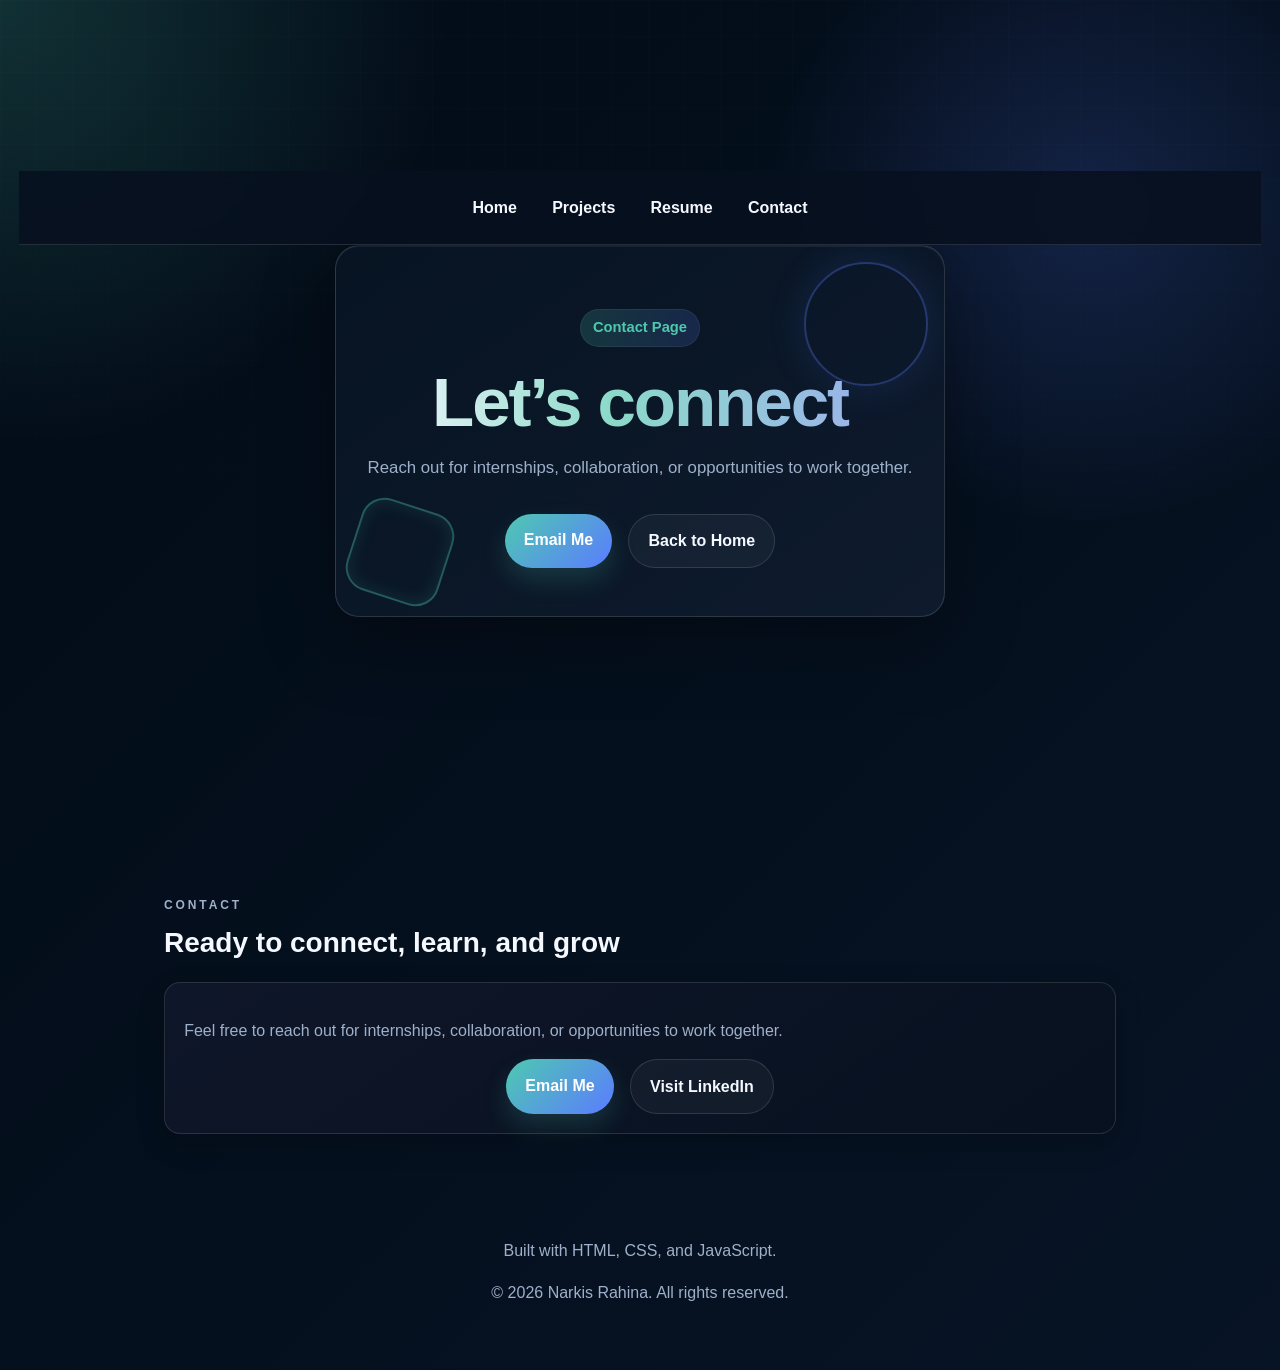
==== contact.html @ b1ede5ec "Add files via upload" ====
<!DOCTYPE html>
<html lang="en">
  <head>
    <meta charset="UTF-8" />
    <meta name="viewport" content="width=device-width, initial-scale=1.0" />
    <title>Contact | Narkis Rahina</title>
    <link rel="stylesheet" href="style.css" />
  </head>
  <body>
    <header class="hero" id="top">
      <nav class="nav" aria-label="Primary navigation">
        <a href="index.html">Home</a>
        <a href="projects.html">Projects</a>
        <a href="resume.html">Resume</a>
        <a href="contact.html" class="active">Contact</a>
      </nav>

      <div class="hero-content">
        <p class="hero-badge">Contact Page</p>
        <h1>Let’s connect</h1>
        <p class="lead">
          Reach out for internships, collaboration, or opportunities to work together.
        </p>
        <div class="actions">
          <a class="btn btn-primary" href="mailto:narkis3105@gmail.com">Email Me</a>
          <a class="btn btn-secondary" href="index.html">Back to Home</a>
        </div>
      </div>
    </header>

    <main id="main-content">
      <section class="section reveal">
        <div class="section-heading">
          <p class="section-tag">Contact</p>
          <h2>Ready to connect, learn, and grow</h2>
        </div>
        <div class="contact-box">
          <p>Feel free to reach out for internships, collaboration, or opportunities to work together.</p>
          <div class="contact-actions">
            <a class="btn btn-primary" href="mailto:narkis3105@gmail.com">Email Me</a>
            <a class="btn btn-secondary" href="https://www.linkedin.com/in/narkis-rahina-44a819380?utm_source=share_via&utm_content=profile&utm_medium=member_android" target="_blank" rel="noopener noreferrer">Visit LinkedIn</a>
          </div>
        </div>
      </section>
    </main>

    <footer class="footer">
      <p>Built with HTML, CSS, and JavaScript.</p>
      <p>© <span id="year"></span> Narkis Rahina. All rights reserved.</p>
    </footer>

    <script src="script.js" defer></script>
  </body>
</html>
---- style.css ----
:root {
  --bg: #020b16;
  --surface: #071425;
  --surface-2: #0d1e33;
  --text: #f5f8ff;
  --muted: #9eb0ca;
  --accent: #4ec9b0;
  --accent-2: #5b7cff;
  --border: rgba(255, 255, 255, 0.12);
  --shadow: 0 16px 50px rgba(0, 0, 0, 0.3);
}

* {
  box-sizing: border-box;
}

html {
  scroll-behavior: smooth;
}

body {
  margin: 0;
  font-family: "Inter", "Segoe UI", Arial, sans-serif;
  background:
    radial-gradient(circle at top left, rgba(78, 201, 176, 0.2), transparent 24%),
    radial-gradient(circle at 85% 15%, rgba(91, 124, 255, 0.18), transparent 20%),
    linear-gradient(135deg, #020b16 0%, #071425 100%);
  color: var(--text);
  line-height: 1.6;
  position: relative;
}

body::before {
  content: "";
  position: fixed;
  inset: 0;
  background-image: linear-gradient(rgba(255,255,255,0.03) 1px, transparent 1px), linear-gradient(90deg, rgba(255,255,255,0.03) 1px, transparent 1px);
  background-size: 36px 36px;
  mask-image: linear-gradient(to bottom, rgba(0,0,0,0.4), transparent);
  pointer-events: none;
  z-index: -1;
}

a {
  color: inherit;
}

a:hover {
  color: var(--accent);
}

.skip-link {
  position: absolute;
  left: -999px;
  top: 0;
  background: var(--accent);
  color: #041018;
  padding: 0.7rem 1rem;
  z-index: 40;
}

.skip-link:focus {
  left: 1rem;
  top: 1rem;
}

.nav {
  display: flex;
  justify-content: center;
  gap: 0.7rem;
  padding: 1rem 1.2rem;
  position: sticky;
  top: 0;
  z-index: 20;
  background: rgba(7, 17, 31, 0.88);
  backdrop-filter: blur(10px);
  border-bottom: 1px solid var(--border);
}

.nav a {
  color: var(--text);
  text-decoration: none;
  font-weight: 600;
  padding: 0.5rem 0.75rem;
  border-radius: 999px;
  transition: color 0.2s ease, background 0.2s ease, transform 0.2s ease;
}

.nav a:hover,
.nav a.active {
  color: var(--accent);
  background: linear-gradient(90deg, rgba(78, 201, 176, 0.18), rgba(91, 124, 255, 0.16));
  transform: translateY(-1px);
  box-shadow: inset 0 0 0 1px rgba(255, 255, 255, 0.06);
}

.hero {
  min-height: 92vh;
  padding: 1rem 1.2rem 3.5rem;
  display: flex;
  flex-direction: column;
  justify-content: center;
}

.hero-content {
  max-width: 900px;
  margin: 0 auto;
  text-align: center;
  background: linear-gradient(145deg, rgba(7, 20, 35, 0.98), rgba(15, 28, 46, 0.96));
  border: 1px solid rgba(255, 255, 255, 0.14);
  border-radius: 24px;
  box-shadow: 0 25px 70px rgba(0, 0, 0, 0.35), inset 0 1px 0 rgba(255, 255, 255, 0.06);
  padding: 3rem 2rem;
  animation: fadeUp 0.9s ease both;
  position: relative;
  overflow: hidden;
  isolation: isolate;
}

.hero-content::before {
  content: "";
  position: absolute;
  left: 1rem;
  bottom: 1rem;
  width: 92px;
  height: 92px;
  border: 2px solid rgba(78, 201, 176, 0.38);
  border-radius: 24px;
  transform: rotate(18deg);
  box-shadow: inset 0 0 18px rgba(78, 201, 176, 0.14);
}

.hero-content::after {
  content: "";
  position: absolute;
  right: 1rem;
  top: 1rem;
  width: 120px;
  height: 120px;
  border: 2px solid rgba(91, 124, 255, 0.32);
  border-radius: 50%;
  box-shadow: 0 0 40px rgba(91, 124, 255, 0.14);
}

.brand-mark {
  width: 86px;
  height: 86px;
  margin: 0 auto 1rem;
  border-radius: 24px;
  display: flex;
  align-items: center;
  justify-content: center;
  gap: 0.4rem;
  background: linear-gradient(135deg, rgba(78, 201, 176, 0.25), rgba(91, 124, 255, 0.25));
  border: 1px solid rgba(255, 255, 255, 0.16);
  box-shadow: 0 10px 24px rgba(78, 201, 176, 0.16);
}

.brand-dot {
  width: 12px;
  height: 12px;
  border-radius: 50%;
  background: linear-gradient(135deg, var(--accent), var(--accent-2));
  box-shadow: 0 0 0 4px rgba(255,255,255,0.06);
}

.brand-text {
  font-weight: 800;
  letter-spacing: 0.12em;
  color: var(--text);
  font-size: 1.1rem;
}

.hero-badge {
  display: inline-block;
  padding: 0.45rem 0.8rem;
  border-radius: 999px;
  background: linear-gradient(90deg, rgba(78, 201, 176, 0.18), rgba(91, 124, 255, 0.16));
  color: var(--accent);
  font-size: 0.92rem;
  font-weight: 600;
  margin-bottom: 0.8rem;
  box-shadow: inset 0 0 0 1px rgba(255, 255, 255, 0.06);
}

.eyebrow {
  text-transform: uppercase;
  letter-spacing: 0.28em;
  color: var(--accent);
  font-size: 0.8rem;
  font-weight: 700;
}

.hero-spotlight {
  display: inline-block;
  margin: 0.3rem 0 1rem;
  padding: 0.35rem 0.7rem;
  border-radius: 999px;
  background: rgba(91, 124, 255, 0.16);
  color: #b8c7ff;
  font-size: 0.9rem;
  font-weight: 600;
}

h1, h2, h3 {
  font-family: "Poppins", "Segoe UI", Arial, sans-serif;
}

h1 {
  font-size: clamp(2.6rem, 5.4vw, 4.4rem);
  margin: 0.4rem 0 1rem;
  min-height: 3.5rem;
  line-height: 1.05;
  letter-spacing: -0.03em;
  background: linear-gradient(90deg, #f5f8ff 0%, #8bd9c9 45%, #9fafef 100%);
  -webkit-background-clip: text;
  background-clip: text;
  color: transparent;
}

#typing-text {
  color: var(--accent);
  border-right: 2px solid var(--accent);
  padding-right: 0.2rem;
  animation: blink 0.8s infinite;
  text-shadow: 0 0 22px rgba(78, 201, 176, 0.28);
}

.lead {
  font-size: 1.05rem;
  color: var(--muted);
  margin: 0 auto 2rem;
  max-width: 700px;
}

.actions,
.contact-actions {
  display: flex;
  justify-content: center;
  gap: 1rem;
  flex-wrap: wrap;
}

.btn {
  display: inline-block;
  padding: 0.85rem 1.2rem;
  border-radius: 999px;
  text-decoration: none;
  font-weight: 700;
  transition: transform 0.2s ease, box-shadow 0.2s ease, background 0.2s ease;
}

.btn:hover {
  transform: translateY(-2px) scale(1.02);
  box-shadow: 0 8px 20px rgba(78, 201, 176, 0.18);
}

.btn-primary {
  background: linear-gradient(135deg, var(--accent), var(--accent-2));
  color: white;
  box-shadow: 0 12px 24px rgba(78, 201, 176, 0.18);
}

.btn-secondary {
  background: rgba(255, 255, 255, 0.04);
  color: var(--text);
  border: 1px solid rgba(255, 255, 255, 0.12);
}

.social-links {
  display: flex;
  justify-content: center;
  gap: 0.85rem;
  flex-wrap: wrap;
  margin-top: 1rem;
}

.social-links a {
  color: var(--text);
  text-decoration: none;
  font-weight: 600;
  padding: 0.45rem 0.8rem;
  border-radius: 999px;
  background: rgba(255, 255, 255, 0.06);
  border: 1px solid var(--border);
  transition: transform 0.2s ease, background 0.2s ease;
}

.social-links a:hover {
  transform: translateY(-2px);
  background: rgba(78, 201, 176, 0.14);
  color: var(--accent);
}

.quick-facts {
  display: flex;
  justify-content: center;
  gap: 1rem;
  flex-wrap: wrap;
  margin-top: 2rem;
}

.fact {
  background: var(--surface-2);
  border: 1px solid var(--border);
  border-radius: 14px;
  padding: 0.8rem 1rem;
  min-width: 120px;
}

.fact strong {
  display: block;
  font-size: 1.05rem;
  color: var(--accent);
}

.fact span {
  color: var(--muted);
  font-size: 0.95rem;
}

.section {
  max-width: 1000px;
  margin: 0 auto;
  padding: 3.5rem 1.5rem;
  scroll-margin-top: 88px;
}

.section-heading {
  margin-bottom: 1rem;
}

.section-tag {
  display: inline-block;
  letter-spacing: 0.24em;
  text-transform: uppercase;
  font-size: 0.75rem;
  font-weight: 700;
  color: var(--accent);
  margin-bottom: 0.35rem;
}

.section h2 {
  font-size: clamp(1.35rem, 2.3vw, 1.75rem);
  margin: 0;
  color: var(--text);
}

.section p {
  color: var(--muted);
  max-width: 700px;
}

.section-note {
  color: var(--accent);
  font-weight: 600;
  margin: 0.8rem 0 0;
}

.section-links {
  display: flex;
  flex-wrap: wrap;
  gap: 0.7rem;
  margin: 1rem 0 1.2rem;
}

.section-links a {
  display: inline-block;
  padding: 0.5rem 0.8rem;
  border-radius: 999px;
  text-decoration: none;
  background: rgba(255, 255, 255, 0.05);
  border: 1px solid rgba(255, 255, 255, 0.1);
  color: var(--text);
  font-size: 0.95rem;
}

.section-links a:hover {
  color: var(--accent);
  background: rgba(78, 201, 176, 0.12);
}

.about-box,
.card,
.certificate-item,
.contact-box,
.resume-box,
.education-box {
  background: linear-gradient(145deg, rgba(15, 23, 42, 0.96), rgba(8, 17, 31, 0.92));
  border: 1px solid rgba(255, 255, 255, 0.12);
  border-radius: 16px;
  padding: 1.2rem;
  box-shadow: 0 10px 28px rgba(0, 0, 0, 0.2);
  transition: transform 0.2s ease, border-color 0.2s ease, box-shadow 0.2s ease;
}

.card:hover,
.certificate-item:hover {
  transform: translateY(-4px);
  border-color: rgba(78, 201, 176, 0.35);
  box-shadow: 0 16px 34px rgba(0, 0, 0, 0.24);
}

.about-highlights {
  display: flex;
  flex-wrap: wrap;
  gap: 0.6rem;
  margin-top: 1rem;
}

.education-box {
  display: grid;
  gap: 1rem;
}

.education-item {
  padding: 1rem 0;
  border-bottom: 1px solid var(--border);
}

.education-item:last-child {
  border-bottom: none;
  padding-bottom: 0;
}

.education-item h3 {
  margin: 0 0 0.35rem;
  color: var(--text);
}

.education-item p {
  margin: 0;
  color: var(--muted);
}

.about-highlights span {
  background: rgba(78, 201, 176, 0.12);
  color: var(--accent);
  padding: 0.35rem 0.7rem;
  border-radius: 999px;
  font-size: 0.9rem;
}

.card-grid {
  display: grid;
  grid-template-columns: repeat(auto-fit, minmax(240px, 1fr));
  gap: 1.2rem;
  margin-top: 1.4rem;
}

.card {
  transition: transform 0.2s ease, box-shadow 0.2s ease;
  position: relative;
  overflow: hidden;
}

.card::before {
  content: "";
  position: absolute;
  inset: 0;
  background: linear-gradient(135deg, rgba(78, 201, 176, 0.08), transparent 60%);
  pointer-events: none;
}

.card:hover {
  transform: translateY(-6px) scale(1.01);
  box-shadow: 0 12px 30px rgba(78, 201, 176, 0.16);
}

.card h3 {
  margin-top: 0;
  color: var(--text);
}

.skill-tags {
  display: flex;
  flex-wrap: wrap;
  gap: 0.5rem;
  margin-top: 0.8rem;
}

.skill-tags span {
  background: rgba(106, 141, 255, 0.14);
  padding: 0.35rem 0.65rem;
  border-radius: 999px;
  font-size: 0.85rem;
  color: #bcd2ff;
}

.icon-badge {
  display: inline-flex;
  align-items: center;
  justify-content: center;
  width: 38px;
  height: 38px;
  border-radius: 50%;
  background: rgba(78, 201, 176, 0.14);
  color: var(--accent);
  margin-top: 0.7rem;
  font-size: 1rem;
}

.certificate-list {
  display: grid;
  grid-template-columns: repeat(auto-fit, minmax(240px, 1fr));
  gap: 0.9rem;
  margin-top: 1rem;
}

.certificate-item {
  display: block;
  text-decoration: none;
  color: var(--text);
  background: linear-gradient(135deg, rgba(15, 23, 42, 0.96), rgba(11, 20, 38, 0.96));
  border: 1px solid var(--border);
  border-radius: 16px;
  padding: 1rem;
  box-shadow: 0 8px 24px rgba(0, 0, 0, 0.18);
  transition: transform 0.2s ease, border-color 0.2s ease, box-shadow 0.2s ease;
  position: relative;
  overflow: hidden;
}

.certificate-item::before {
  content: "";
  position: absolute;
  inset: 0;
  background: linear-gradient(135deg, rgba(78, 201, 176, 0.08), transparent 60%);
  pointer-events: none;
}

.certificate-item:hover {
  transform: translateY(-4px);
  border-color: var(--accent);
  box-shadow: 0 12px 30px rgba(78, 201, 176, 0.16);
}

.certificate-icon {
  display: inline-flex;
  align-items: center;
  justify-content: center;
  width: 38px;
  height: 38px;
  border-radius: 10px;
  background: rgba(78, 201, 176, 0.14);
  margin-bottom: 0.7rem;
}

.certificate-item strong {
  display: block;
  color: var(--accent);
  margin-bottom: 0.35rem;
}

.certificate-meta {
  display: block;
  color: var(--muted);
  margin-bottom: 0.7rem;
}

.certificate-link {
  display: inline-block;
  color: var(--accent);
  font-weight: 600;
}

.resume-list {
  color: var(--muted);
  margin: 1rem 0 0;
  padding-left: 1.2rem;
}

.resume-actions {
  justify-content: flex-start;
  margin-top: 1.2rem;
}

.footer {
  text-align: center;
  padding: 2rem 1rem 3rem;
  color: var(--muted);
}

.back-to-top {
  position: fixed;
  right: 1rem;
  bottom: 1rem;
  border: none;
  border-radius: 999px;
  background: linear-gradient(135deg, var(--accent), var(--accent-2));
  color: white;
  width: 44px;
  height: 44px;
  font-size: 1.2rem;
  cursor: pointer;
  box-shadow: var(--shadow);
  opacity: 0;
  pointer-events: none;
  transition: opacity 0.2s ease, transform 0.2s ease;
}

.back-to-top.visible {
  opacity: 1;
  pointer-events: auto;
}

.back-to-top:hover {
  transform: translateY(-2px);
}

.reveal {
  opacity: 0;
  transform: translateY(24px);
  transition: opacity 0.7s ease, transform 0.7s ease;
}

.reveal.show {
  opacity: 1;
  transform: translateY(0);
}

@keyframes fadeUp {
  from {
    opacity: 0;
    transform: translateY(20px);
  }
  to {
    opacity: 1;
    transform: translateY(0);
  }
}

@keyframes blink {
  0%, 100% {
    border-color: transparent;
  }
  50% {
    border-color: var(--accent);
  }
}

@media (max-width: 768px) {
  .nav {
    flex-wrap: wrap;
  }

  .hero-content {
    padding: 2.2rem 1.2rem;
  }

  .quick-facts {
    flex-direction: column;
    align-items: center;
  }

  .resume-actions,
  .contact-actions {
    justify-content: center;
  }
}

@media (prefers-reduced-motion: reduce) {
  html {
    scroll-behavior: auto;
  }

  *, *::before, *::after {
    animation-duration: 0.01ms !important;
    animation-iteration-count: 1 !important;
    transition-duration: 0.01ms !important;
    scroll-behavior: auto !important;
  }
}
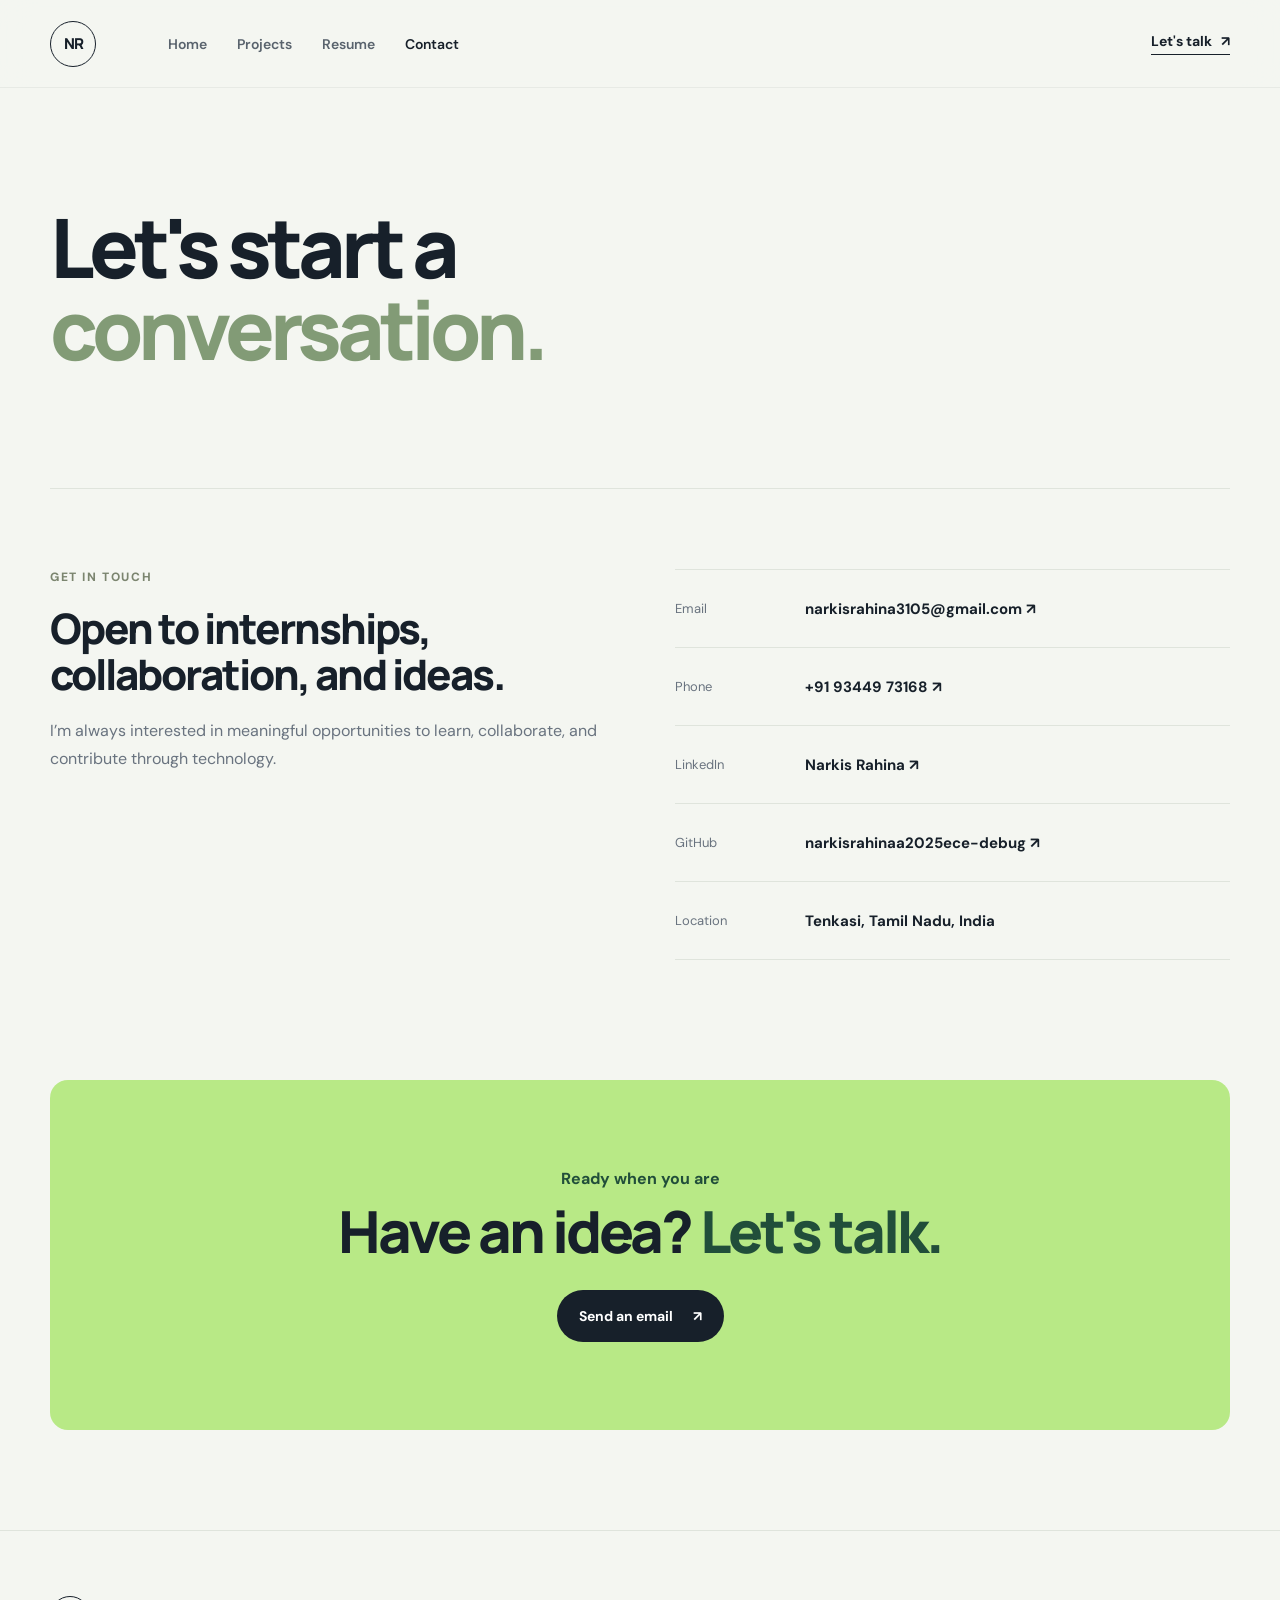
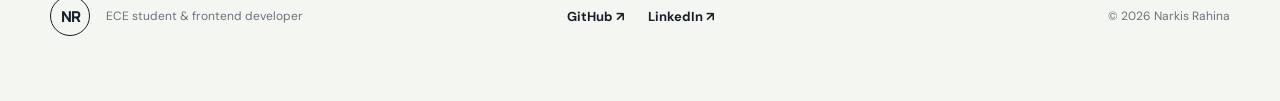
==== commit e5e0141c: "Redesign portfolio with resume and project showcase Co-authored-by: Copilot <223556219+Copilot@users" ====
--- a/contact.html
+++ b/contact.html
@@ -1,54 +1,15 @@
 <!DOCTYPE html>
 <html lang="en">
-  <head>
-    <meta charset="UTF-8" />
-    <meta name="viewport" content="width=device-width, initial-scale=1.0" />
-    <title>Contact | Narkis Rahina</title>
-    <link rel="stylesheet" href="style.css" />
-  </head>
-  <body>
-    <header class="hero" id="top">
-      <nav class="nav" aria-label="Primary navigation">
-        <a href="index.html">Home</a>
-        <a href="projects.html">Projects</a>
-        <a href="resume.html">Resume</a>
-        <a href="contact.html" class="active">Contact</a>
-      </nav>
-
-      <div class="hero-content">
-        <p class="hero-badge">Contact Page</p>
-        <h1>Let’s connect</h1>
-        <p class="lead">
-          Reach out for internships, collaboration, or opportunities to work together.
-        </p>
-        <div class="actions">
-          <a class="btn btn-primary" href="mailto:narkis3105@gmail.com">Email Me</a>
-          <a class="btn btn-secondary" href="index.html">Back to Home</a>
-        </div>
-      </div>
-    </header>
-
-    <main id="main-content">
-      <section class="section reveal">
-        <div class="section-heading">
-          <p class="section-tag">Contact</p>
-          <h2>Ready to connect, learn, and grow</h2>
-        </div>
-        <div class="contact-box">
-          <p>Feel free to reach out for internships, collaboration, or opportunities to work together.</p>
-          <div class="contact-actions">
-            <a class="btn btn-primary" href="mailto:narkis3105@gmail.com">Email Me</a>
-            <a class="btn btn-secondary" href="https://www.linkedin.com/in/narkis-rahina-44a819380?utm_source=share_via&utm_content=profile&utm_medium=member_android" target="_blank" rel="noopener noreferrer">Visit LinkedIn</a>
-          </div>
-        </div>
-      </section>
-    </main>
-
-    <footer class="footer">
-      <p>Built with HTML, CSS, and JavaScript.</p>
-      <p>© <span id="year"></span> Narkis Rahina. All rights reserved.</p>
-    </footer>
-
-    <script src="script.js" defer></script>
-  </body>
-</html>
+<head><meta charset="UTF-8"><meta name="viewport" content="width=device-width,initial-scale=1"><title>Contact | Narkis Rahina</title><link rel="preconnect" href="https://fonts.googleapis.com"><link rel="preconnect" href="https://fonts.gstatic.com" crossorigin><link href="https://fonts.googleapis.com/css2?family=DM+Sans:wght@400;500;600;700&family=Manrope:wght@600;700;800&display=swap" rel="stylesheet"><link rel="stylesheet" href="style.css"></head>
+<body>
+<header class="site-header"><nav class="nav shell"><a class="brand" href="index.html"><span>NR</span></a><button class="menu-button" type="button" aria-expanded="false" aria-controls="nav-links">Menu</button><div class="nav-links" id="nav-links"><a href="index.html">Home</a><a href="projects.html">Projects</a><a href="resume.html">Resume</a><a class="active" href="contact.html">Contact</a></div><a class="nav-cta" href="#contact-details">Let's talk <span>↗</span></a></nav></header>
+<main>
+  <section class="page-hero shell reveal"><h1>Let's start a<br><em>conversation.</em></h1></section>
+  <section class="content-section shell contact-layout" id="contact-details">
+    <div class="reveal"><p class="section-kicker">Get in touch</p><h2 style="font:800 42px/1.1 'Manrope',sans-serif;letter-spacing:-2px;margin:0 0 20px">Open to internships,<br>collaboration, and ideas.</h2><p style="color:var(--muted);line-height:1.7">I’m always interested in meaningful opportunities to learn, collaborate, and contribute through technology.</p></div>
+    <div class="contact-list reveal"><a href="mailto:narkisrahina3105@gmail.com"><span>Email</span><strong>narkisrahina3105@gmail.com ↗</strong></a><a href="tel:+919344973168"><span>Phone</span><strong>+91 93449 73168 ↗</strong></a><a href="https://www.linkedin.com/in/narkis-rahina-44a819380" target="_blank" rel="noopener noreferrer"><span>LinkedIn</span><strong>Narkis Rahina ↗</strong></a><a href="https://github.com/narkisrahinaa2025ece-debug" target="_blank" rel="noopener noreferrer"><span>GitHub</span><strong>narkisrahinaa2025ece-debug ↗</strong></a><div><span>Location</span><strong>Tenkasi, Tamil Nadu, India</strong></div></div>
+  </section>
+  <section class="contact-banner shell reveal"><p>Ready when you are</p><h2>Have an idea? <em>Let's talk.</em></h2><a class="button button-primary" href="mailto:narkisrahina3105@gmail.com">Send an email <span>↗</span></a></section>
+</main>
+<footer class="footer"><div class="shell footer-inner"><div><a class="brand" href="index.html"><span>NR</span></a><p>ECE student & frontend developer</p></div><div class="footer-links"><a href="https://github.com/narkisrahinaa2025ece-debug" target="_blank" rel="noopener noreferrer">GitHub ↗</a><a href="https://www.linkedin.com/in/narkis-rahina-44a819380" target="_blank" rel="noopener noreferrer">LinkedIn ↗</a></div><p>© <span id="year"></span> Narkis Rahina</p></div></footer>
+<script src="script.js" defer></script></body></html>
--- a/style.css
+++ b/style.css
@@ -1,673 +1,17 @@
-:root {
-  --bg: #020b16;
-  --surface: #071425;
-  --surface-2: #0d1e33;
-  --text: #f5f8ff;
-  --muted: #9eb0ca;
-  --accent: #4ec9b0;
-  --accent-2: #5b7cff;
-  --border: rgba(255, 255, 255, 0.12);
-  --shadow: 0 16px 50px rgba(0, 0, 0, 0.3);
-}
-
-* {
-  box-sizing: border-box;
-}
-
-html {
-  scroll-behavior: smooth;
-}
-
-body {
-  margin: 0;
-  font-family: "Inter", "Segoe UI", Arial, sans-serif;
-  background:
-    radial-gradient(circle at top left, rgba(78, 201, 176, 0.2), transparent 24%),
-    radial-gradient(circle at 85% 15%, rgba(91, 124, 255, 0.18), transparent 20%),
-    linear-gradient(135deg, #020b16 0%, #071425 100%);
-  color: var(--text);
-  line-height: 1.6;
-  position: relative;
-}
-
-body::before {
-  content: "";
-  position: fixed;
-  inset: 0;
-  background-image: linear-gradient(rgba(255,255,255,0.03) 1px, transparent 1px), linear-gradient(90deg, rgba(255,255,255,0.03) 1px, transparent 1px);
-  background-size: 36px 36px;
-  mask-image: linear-gradient(to bottom, rgba(0,0,0,0.4), transparent);
-  pointer-events: none;
-  z-index: -1;
-}
-
-a {
-  color: inherit;
-}
-
-a:hover {
-  color: var(--accent);
-}
-
-.skip-link {
-  position: absolute;
-  left: -999px;
-  top: 0;
-  background: var(--accent);
-  color: #041018;
-  padding: 0.7rem 1rem;
-  z-index: 40;
-}
-
-.skip-link:focus {
-  left: 1rem;
-  top: 1rem;
-}
-
-.nav {
-  display: flex;
-  justify-content: center;
-  gap: 0.7rem;
-  padding: 1rem 1.2rem;
-  position: sticky;
-  top: 0;
-  z-index: 20;
-  background: rgba(7, 17, 31, 0.88);
-  backdrop-filter: blur(10px);
-  border-bottom: 1px solid var(--border);
-}
-
-.nav a {
-  color: var(--text);
-  text-decoration: none;
-  font-weight: 600;
-  padding: 0.5rem 0.75rem;
-  border-radius: 999px;
-  transition: color 0.2s ease, background 0.2s ease, transform 0.2s ease;
-}
-
-.nav a:hover,
-.nav a.active {
-  color: var(--accent);
-  background: linear-gradient(90deg, rgba(78, 201, 176, 0.18), rgba(91, 124, 255, 0.16));
-  transform: translateY(-1px);
-  box-shadow: inset 0 0 0 1px rgba(255, 255, 255, 0.06);
-}
-
-.hero {
-  min-height: 92vh;
-  padding: 1rem 1.2rem 3.5rem;
-  display: flex;
-  flex-direction: column;
-  justify-content: center;
-}
-
-.hero-content {
-  max-width: 900px;
-  margin: 0 auto;
-  text-align: center;
-  background: linear-gradient(145deg, rgba(7, 20, 35, 0.98), rgba(15, 28, 46, 0.96));
-  border: 1px solid rgba(255, 255, 255, 0.14);
-  border-radius: 24px;
-  box-shadow: 0 25px 70px rgba(0, 0, 0, 0.35), inset 0 1px 0 rgba(255, 255, 255, 0.06);
-  padding: 3rem 2rem;
-  animation: fadeUp 0.9s ease both;
-  position: relative;
-  overflow: hidden;
-  isolation: isolate;
-}
-
-.hero-content::before {
-  content: "";
-  position: absolute;
-  left: 1rem;
-  bottom: 1rem;
-  width: 92px;
-  height: 92px;
-  border: 2px solid rgba(78, 201, 176, 0.38);
-  border-radius: 24px;
-  transform: rotate(18deg);
-  box-shadow: inset 0 0 18px rgba(78, 201, 176, 0.14);
-}
-
-.hero-content::after {
-  content: "";
-  position: absolute;
-  right: 1rem;
-  top: 1rem;
-  width: 120px;
-  height: 120px;
-  border: 2px solid rgba(91, 124, 255, 0.32);
-  border-radius: 50%;
-  box-shadow: 0 0 40px rgba(91, 124, 255, 0.14);
-}
-
-.brand-mark {
-  width: 86px;
-  height: 86px;
-  margin: 0 auto 1rem;
-  border-radius: 24px;
-  display: flex;
-  align-items: center;
-  justify-content: center;
-  gap: 0.4rem;
-  background: linear-gradient(135deg, rgba(78, 201, 176, 0.25), rgba(91, 124, 255, 0.25));
-  border: 1px solid rgba(255, 255, 255, 0.16);
-  box-shadow: 0 10px 24px rgba(78, 201, 176, 0.16);
-}
-
-.brand-dot {
-  width: 12px;
-  height: 12px;
-  border-radius: 50%;
-  background: linear-gradient(135deg, var(--accent), var(--accent-2));
-  box-shadow: 0 0 0 4px rgba(255,255,255,0.06);
-}
-
-.brand-text {
-  font-weight: 800;
-  letter-spacing: 0.12em;
-  color: var(--text);
-  font-size: 1.1rem;
-}
-
-.hero-badge {
-  display: inline-block;
-  padding: 0.45rem 0.8rem;
-  border-radius: 999px;
-  background: linear-gradient(90deg, rgba(78, 201, 176, 0.18), rgba(91, 124, 255, 0.16));
-  color: var(--accent);
-  font-size: 0.92rem;
-  font-weight: 600;
-  margin-bottom: 0.8rem;
-  box-shadow: inset 0 0 0 1px rgba(255, 255, 255, 0.06);
-}
-
-.eyebrow {
-  text-transform: uppercase;
-  letter-spacing: 0.28em;
-  color: var(--accent);
-  font-size: 0.8rem;
-  font-weight: 700;
-}
-
-.hero-spotlight {
-  display: inline-block;
-  margin: 0.3rem 0 1rem;
-  padding: 0.35rem 0.7rem;
-  border-radius: 999px;
-  background: rgba(91, 124, 255, 0.16);
-  color: #b8c7ff;
-  font-size: 0.9rem;
-  font-weight: 600;
-}
-
-h1, h2, h3 {
-  font-family: "Poppins", "Segoe UI", Arial, sans-serif;
-}
-
-h1 {
-  font-size: clamp(2.6rem, 5.4vw, 4.4rem);
-  margin: 0.4rem 0 1rem;
-  min-height: 3.5rem;
-  line-height: 1.05;
-  letter-spacing: -0.03em;
-  background: linear-gradient(90deg, #f5f8ff 0%, #8bd9c9 45%, #9fafef 100%);
-  -webkit-background-clip: text;
-  background-clip: text;
-  color: transparent;
-}
-
-#typing-text {
-  color: var(--accent);
-  border-right: 2px solid var(--accent);
-  padding-right: 0.2rem;
-  animation: blink 0.8s infinite;
-  text-shadow: 0 0 22px rgba(78, 201, 176, 0.28);
-}
-
-.lead {
-  font-size: 1.05rem;
-  color: var(--muted);
-  margin: 0 auto 2rem;
-  max-width: 700px;
-}
-
-.actions,
-.contact-actions {
-  display: flex;
-  justify-content: center;
-  gap: 1rem;
-  flex-wrap: wrap;
-}
-
-.btn {
-  display: inline-block;
-  padding: 0.85rem 1.2rem;
-  border-radius: 999px;
-  text-decoration: none;
-  font-weight: 700;
-  transition: transform 0.2s ease, box-shadow 0.2s ease, background 0.2s ease;
-}
-
-.btn:hover {
-  transform: translateY(-2px) scale(1.02);
-  box-shadow: 0 8px 20px rgba(78, 201, 176, 0.18);
-}
-
-.btn-primary {
-  background: linear-gradient(135deg, var(--accent), var(--accent-2));
-  color: white;
-  box-shadow: 0 12px 24px rgba(78, 201, 176, 0.18);
-}
-
-.btn-secondary {
-  background: rgba(255, 255, 255, 0.04);
-  color: var(--text);
-  border: 1px solid rgba(255, 255, 255, 0.12);
-}
-
-.social-links {
-  display: flex;
-  justify-content: center;
-  gap: 0.85rem;
-  flex-wrap: wrap;
-  margin-top: 1rem;
-}
-
-.social-links a {
-  color: var(--text);
-  text-decoration: none;
-  font-weight: 600;
-  padding: 0.45rem 0.8rem;
-  border-radius: 999px;
-  background: rgba(255, 255, 255, 0.06);
-  border: 1px solid var(--border);
-  transition: transform 0.2s ease, background 0.2s ease;
-}
-
-.social-links a:hover {
-  transform: translateY(-2px);
-  background: rgba(78, 201, 176, 0.14);
-  color: var(--accent);
-}
-
-.quick-facts {
-  display: flex;
-  justify-content: center;
-  gap: 1rem;
-  flex-wrap: wrap;
-  margin-top: 2rem;
-}
-
-.fact {
-  background: var(--surface-2);
-  border: 1px solid var(--border);
-  border-radius: 14px;
-  padding: 0.8rem 1rem;
-  min-width: 120px;
-}
-
-.fact strong {
-  display: block;
-  font-size: 1.05rem;
-  color: var(--accent);
-}
-
-.fact span {
-  color: var(--muted);
-  font-size: 0.95rem;
-}
-
-.section {
-  max-width: 1000px;
-  margin: 0 auto;
-  padding: 3.5rem 1.5rem;
-  scroll-margin-top: 88px;
-}
-
-.section-heading {
-  margin-bottom: 1rem;
-}
-
-.section-tag {
-  display: inline-block;
-  letter-spacing: 0.24em;
-  text-transform: uppercase;
-  font-size: 0.75rem;
-  font-weight: 700;
-  color: var(--accent);
-  margin-bottom: 0.35rem;
-}
-
-.section h2 {
-  font-size: clamp(1.35rem, 2.3vw, 1.75rem);
-  margin: 0;
-  color: var(--text);
-}
-
-.section p {
-  color: var(--muted);
-  max-width: 700px;
-}
-
-.section-note {
-  color: var(--accent);
-  font-weight: 600;
-  margin: 0.8rem 0 0;
-}
-
-.section-links {
-  display: flex;
-  flex-wrap: wrap;
-  gap: 0.7rem;
-  margin: 1rem 0 1.2rem;
-}
-
-.section-links a {
-  display: inline-block;
-  padding: 0.5rem 0.8rem;
-  border-radius: 999px;
-  text-decoration: none;
-  background: rgba(255, 255, 255, 0.05);
-  border: 1px solid rgba(255, 255, 255, 0.1);
-  color: var(--text);
-  font-size: 0.95rem;
-}
-
-.section-links a:hover {
-  color: var(--accent);
-  background: rgba(78, 201, 176, 0.12);
-}
-
-.about-box,
-.card,
-.certificate-item,
-.contact-box,
-.resume-box,
-.education-box {
-  background: linear-gradient(145deg, rgba(15, 23, 42, 0.96), rgba(8, 17, 31, 0.92));
-  border: 1px solid rgba(255, 255, 255, 0.12);
-  border-radius: 16px;
-  padding: 1.2rem;
-  box-shadow: 0 10px 28px rgba(0, 0, 0, 0.2);
-  transition: transform 0.2s ease, border-color 0.2s ease, box-shadow 0.2s ease;
-}
-
-.card:hover,
-.certificate-item:hover {
-  transform: translateY(-4px);
-  border-color: rgba(78, 201, 176, 0.35);
-  box-shadow: 0 16px 34px rgba(0, 0, 0, 0.24);
-}
-
-.about-highlights {
-  display: flex;
-  flex-wrap: wrap;
-  gap: 0.6rem;
-  margin-top: 1rem;
-}
-
-.education-box {
-  display: grid;
-  gap: 1rem;
-}
-
-.education-item {
-  padding: 1rem 0;
-  border-bottom: 1px solid var(--border);
-}
-
-.education-item:last-child {
-  border-bottom: none;
-  padding-bottom: 0;
-}
-
-.education-item h3 {
-  margin: 0 0 0.35rem;
-  color: var(--text);
-}
-
-.education-item p {
-  margin: 0;
-  color: var(--muted);
-}
-
-.about-highlights span {
-  background: rgba(78, 201, 176, 0.12);
-  color: var(--accent);
-  padding: 0.35rem 0.7rem;
-  border-radius: 999px;
-  font-size: 0.9rem;
-}
-
-.card-grid {
-  display: grid;
-  grid-template-columns: repeat(auto-fit, minmax(240px, 1fr));
-  gap: 1.2rem;
-  margin-top: 1.4rem;
-}
-
-.card {
-  transition: transform 0.2s ease, box-shadow 0.2s ease;
-  position: relative;
-  overflow: hidden;
-}
-
-.card::before {
-  content: "";
-  position: absolute;
-  inset: 0;
-  background: linear-gradient(135deg, rgba(78, 201, 176, 0.08), transparent 60%);
-  pointer-events: none;
-}
-
-.card:hover {
-  transform: translateY(-6px) scale(1.01);
-  box-shadow: 0 12px 30px rgba(78, 201, 176, 0.16);
-}
-
-.card h3 {
-  margin-top: 0;
-  color: var(--text);
-}
-
-.skill-tags {
-  display: flex;
-  flex-wrap: wrap;
-  gap: 0.5rem;
-  margin-top: 0.8rem;
-}
-
-.skill-tags span {
-  background: rgba(106, 141, 255, 0.14);
-  padding: 0.35rem 0.65rem;
-  border-radius: 999px;
-  font-size: 0.85rem;
-  color: #bcd2ff;
-}
-
-.icon-badge {
-  display: inline-flex;
-  align-items: center;
-  justify-content: center;
-  width: 38px;
-  height: 38px;
-  border-radius: 50%;
-  background: rgba(78, 201, 176, 0.14);
-  color: var(--accent);
-  margin-top: 0.7rem;
-  font-size: 1rem;
-}
-
-.certificate-list {
-  display: grid;
-  grid-template-columns: repeat(auto-fit, minmax(240px, 1fr));
-  gap: 0.9rem;
-  margin-top: 1rem;
-}
-
-.certificate-item {
-  display: block;
-  text-decoration: none;
-  color: var(--text);
-  background: linear-gradient(135deg, rgba(15, 23, 42, 0.96), rgba(11, 20, 38, 0.96));
-  border: 1px solid var(--border);
-  border-radius: 16px;
-  padding: 1rem;
-  box-shadow: 0 8px 24px rgba(0, 0, 0, 0.18);
-  transition: transform 0.2s ease, border-color 0.2s ease, box-shadow 0.2s ease;
-  position: relative;
-  overflow: hidden;
-}
-
-.certificate-item::before {
-  content: "";
-  position: absolute;
-  inset: 0;
-  background: linear-gradient(135deg, rgba(78, 201, 176, 0.08), transparent 60%);
-  pointer-events: none;
-}
-
-.certificate-item:hover {
-  transform: translateY(-4px);
-  border-color: var(--accent);
-  box-shadow: 0 12px 30px rgba(78, 201, 176, 0.16);
-}
-
-.certificate-icon {
-  display: inline-flex;
-  align-items: center;
-  justify-content: center;
-  width: 38px;
-  height: 38px;
-  border-radius: 10px;
-  background: rgba(78, 201, 176, 0.14);
-  margin-bottom: 0.7rem;
-}
-
-.certificate-item strong {
-  display: block;
-  color: var(--accent);
-  margin-bottom: 0.35rem;
-}
-
-.certificate-meta {
-  display: block;
-  color: var(--muted);
-  margin-bottom: 0.7rem;
-}
-
-.certificate-link {
-  display: inline-block;
-  color: var(--accent);
-  font-weight: 600;
-}
-
-.resume-list {
-  color: var(--muted);
-  margin: 1rem 0 0;
-  padding-left: 1.2rem;
-}
-
-.resume-actions {
-  justify-content: flex-start;
-  margin-top: 1.2rem;
-}
-
-.footer {
-  text-align: center;
-  padding: 2rem 1rem 3rem;
-  color: var(--muted);
-}
-
-.back-to-top {
-  position: fixed;
-  right: 1rem;
-  bottom: 1rem;
-  border: none;
-  border-radius: 999px;
-  background: linear-gradient(135deg, var(--accent), var(--accent-2));
-  color: white;
-  width: 44px;
-  height: 44px;
-  font-size: 1.2rem;
-  cursor: pointer;
-  box-shadow: var(--shadow);
-  opacity: 0;
-  pointer-events: none;
-  transition: opacity 0.2s ease, transform 0.2s ease;
-}
-
-.back-to-top.visible {
-  opacity: 1;
-  pointer-events: auto;
-}
-
-.back-to-top:hover {
-  transform: translateY(-2px);
-}
-
-.reveal {
-  opacity: 0;
-  transform: translateY(24px);
-  transition: opacity 0.7s ease, transform 0.7s ease;
-}
-
-.reveal.show {
-  opacity: 1;
-  transform: translateY(0);
-}
-
-@keyframes fadeUp {
-  from {
-    opacity: 0;
-    transform: translateY(20px);
-  }
-  to {
-    opacity: 1;
-    transform: translateY(0);
-  }
-}
-
-@keyframes blink {
-  0%, 100% {
-    border-color: transparent;
-  }
-  50% {
-    border-color: var(--accent);
-  }
-}
-
-@media (max-width: 768px) {
-  .nav {
-    flex-wrap: wrap;
-  }
-
-  .hero-content {
-    padding: 2.2rem 1.2rem;
-  }
-
-  .quick-facts {
-    flex-direction: column;
-    align-items: center;
-  }
-
-  .resume-actions,
-  .contact-actions {
-    justify-content: center;
-  }
-}
-
-@media (prefers-reduced-motion: reduce) {
-  html {
-    scroll-behavior: auto;
-  }
-
-  *, *::before, *::after {
-    animation-duration: 0.01ms !important;
-    animation-iteration-count: 1 !important;
-    transition-duration: 0.01ms !important;
-    scroll-behavior: auto !important;
-  }
-}
+:root{--ink:#17202a;--muted:#69737f;--paper:#f4f6f1;--white:#fff;--line:#dfe4dc;--green:#b8e986;--green-dark:#214e3a;--lavender:#bfc0ef;--shadow:0 24px 60px rgba(35,55,45,.12)}
+*{box-sizing:border-box}html{scroll-behavior:smooth}body{margin:0;color:var(--ink);background:var(--paper);font-family:"DM Sans",sans-serif;-webkit-font-smoothing:antialiased}a{color:inherit;text-decoration:none}.shell{width:min(1180px,calc(100% - 48px));margin-inline:auto}
+.site-header{height:88px;display:flex;align-items:center;background:rgba(244,246,241,.92);backdrop-filter:blur(16px);position:sticky;top:0;z-index:30;border-bottom:1px solid rgba(23,32,42,.06)}.nav{display:flex;align-items:center}.brand{width:46px;height:46px;display:grid;place-items:center;border:1px solid var(--ink);border-radius:50%}.brand span{font:800 15px "Manrope",sans-serif;letter-spacing:-1px}.nav-links{display:flex;gap:30px;margin-left:72px}.nav-links a{color:#59636d;font-size:14px;font-weight:600}.nav-links a.active,.nav-links a:hover{color:var(--ink)}.nav-cta{margin-left:auto;font-size:14px;font-weight:700;border-bottom:1px solid var(--ink);padding-bottom:4px}.nav-cta span{margin-left:6px}.menu-button{display:none}
+.hero{min-height:690px;display:grid;grid-template-columns:1.12fr .88fr;align-items:center;gap:30px;padding-block:48px 78px}.eyebrow{display:flex;align-items:center;gap:9px;margin:0 0 20px;color:var(--green-dark);font-size:13px;font-weight:700;text-transform:uppercase;letter-spacing:1.4px}.eyebrow span{width:8px;height:8px;border-radius:50%;background:#69b88c;box-shadow:0 0 0 5px rgba(105,184,140,.12)}.hero h1{max-width:700px;margin:0;font:700 clamp(44px,5.2vw,74px)/1.05 "Manrope",sans-serif;letter-spacing:-4px}.hero h1 strong{color:var(--green-dark)}.hero-lead{max-width:590px;margin:28px 0 30px;color:var(--muted);font-size:18px;line-height:1.7}.hero-actions{display:flex;gap:12px}.button{min-height:52px;display:inline-flex;align-items:center;justify-content:center;gap:20px;border-radius:999px;padding:0 22px;font-weight:700;font-size:14px;transition:.25s ease}.button-primary{background:var(--ink);color:#fff}.button-primary:hover{background:var(--green-dark);transform:translateY(-2px)}.button-ghost{border:1px solid var(--line);background:rgba(255,255,255,.5)}.button-ghost:hover{border-color:var(--ink)}.hero-stats{display:flex;gap:38px;margin-top:48px}.hero-stats div{display:flex;flex-direction:column}.hero-stats strong{font:800 21px "Manrope",sans-serif}.hero-stats span{color:var(--muted);font-size:12px;margin-top:3px}
+.hero-visual{height:520px;position:relative;display:grid;place-items:center}.portrait-card{width:348px;height:430px;position:relative;z-index:2;border-radius:180px 180px 28px 28px;background:linear-gradient(145deg,#dcebbd,#99c6a4);box-shadow:var(--shadow);overflow:hidden}.portrait-card::after{content:"";position:absolute;width:250px;height:250px;border:1px solid rgba(255,255,255,.55);border-radius:50%;bottom:-85px;right:-65px}.portrait-top{display:flex;justify-content:space-between;padding:38px 42px 0;color:var(--green-dark);font-size:11px;font-weight:800;letter-spacing:1.4px}.initials{height:260px;display:grid;place-items:center;color:rgba(33,78,58,.82);font:800 98px "Manrope",sans-serif;letter-spacing:-12px;padding-right:12px}.portrait-copy{position:absolute;left:42px;bottom:34px;z-index:2}.portrait-copy p{margin:0 0 4px;font-size:11px;color:var(--green-dark)}.portrait-copy strong{font-size:14px}.orbit{position:absolute;border:1px solid rgba(33,78,58,.12);border-radius:50%}.orbit-one{width:470px;height:470px}.orbit-two{width:535px;height:535px;border-style:dashed}.floating-chip{position:absolute;z-index:3;background:rgba(255,255,255,.92);border:1px solid rgba(23,32,42,.08);border-radius:999px;padding:12px 15px;font-size:12px;font-weight:700;box-shadow:0 14px 30px rgba(35,55,45,.1)}.chip-one{left:-10px;top:130px}.chip-two{right:-12px;bottom:105px}
+.section-block{padding-block:110px;border-top:1px solid var(--line)}.section-heading{margin-bottom:48px}.section-kicker{margin:0 0 20px!important;color:#7b856f;text-transform:uppercase;letter-spacing:1.6px;font-size:12px!important;font-weight:800}.section-heading h2{margin:0;font:800 clamp(38px,5vw,62px)/1.05 "Manrope",sans-serif;letter-spacing:-3px}.section-heading h2 em{color:#829b76;font-style:normal}.about-grid{display:grid;grid-template-columns:.8fr 1.2fr;gap:100px}.about-text p{color:var(--muted);font-size:17px;line-height:1.8}.about-text p:first-child{color:var(--ink);font-size:21px;line-height:1.55}.text-link{display:inline-flex;align-items:center;gap:18px;margin-top:18px;border-bottom:1px solid var(--ink);padding-bottom:5px;font-weight:700;font-size:14px}.skill-panel{border-top:1px solid var(--line)}.skill-panel article{min-height:112px;display:grid;grid-template-columns:70px 1fr;align-items:center;border-bottom:1px solid var(--line)}.skill-panel article>span{color:#96a08e;font-size:12px}.skill-panel h3{margin:0 0 6px;font:800 18px "Manrope",sans-serif}.skill-panel p{margin:0;color:var(--muted);font-size:14px}
+.row-heading{display:flex;align-items:end;justify-content:space-between}.row-heading .text-link{margin-bottom:8px}.project-grid{display:grid;grid-template-columns:1.25fr .75fr;gap:18px}.project-card{min-width:0}.project-featured{grid-row:span 2}.project-preview{height:270px;border-radius:14px;position:relative;overflow:hidden}.project-featured .project-preview{height:505px}.preview-auth{background:#cedaaf}.preview-study{background:#d6d8ec}.preview-shop{background:#eccfb9}.preview-label{position:absolute;left:22px;top:20px;z-index:3;font-size:11px;font-weight:800;text-transform:uppercase;letter-spacing:1px}.scan-window{position:absolute;width:280px;height:340px;left:50%;top:52%;transform:translate(-50%,-50%);border:1px solid rgba(33,78,58,.38);border-radius:140px 140px 18px 18px;background:linear-gradient(160deg,rgba(255,255,255,.55),rgba(184,233,134,.2))}.scan-window::before{content:"";position:absolute;width:130px;height:130px;border-radius:50%;background:rgba(255,255,255,.6);left:75px;top:68px;box-shadow:0 0 60px rgba(33,78,58,.12)}.scan-window span{position:absolute;width:220px;height:1px;background:rgba(33,78,58,.5);left:30px;top:55%;box-shadow:0 44px 0 rgba(33,78,58,.18)}.planner-ui{width:210px;height:190px;position:absolute;right:38px;bottom:-20px;background:rgba(255,255,255,.82);border-radius:12px 12px 0 0;padding:24px;display:grid;gap:10px}.planner-ui b{font-size:13px}.planner-ui span{height:28px;border-radius:6px;background:#eeeefa;border-left:4px solid #9ba0d5}.shop-ui{position:absolute;right:32px;bottom:-8px;display:flex;gap:12px}.shop-ui span{width:86px;height:160px;border-radius:8px 8px 0 0;background:rgba(255,255,255,.72);border:1px solid rgba(100,70,50,.08)}.project-info{display:flex;justify-content:space-between;align-items:end;padding:20px 2px 8px}.project-info p{margin:0 0 5px;color:var(--muted);font-size:12px}.project-info h3{margin:0;font:800 20px/1.25 "Manrope",sans-serif}.project-info a{width:42px;height:42px;display:grid;place-items:center;border:1px solid var(--line);border-radius:50%}.project-info a:hover{background:var(--ink);color:#fff}
+.certification-grid{display:grid;grid-template-columns:repeat(2,1fr);border-top:1px solid var(--line)}.certification-grid article{min-height:110px;display:grid;grid-template-columns:70px 1fr;align-items:center;border-bottom:1px solid var(--line)}.certification-grid article:nth-child(odd){border-right:1px solid var(--line)}.certification-grid article:nth-child(even){padding-left:28px}.certification-grid article>span{color:#96a08e;font-size:12px}.certification-grid h3{margin:0 0 5px;font:800 16px "Manrope",sans-serif}.certification-grid p{margin:0;color:var(--muted);font-size:13px}
+.showreel-head{display:flex;justify-content:space-between;align-items:end;margin-bottom:30px}.showreel-head h2{margin:0;font:800 54px "Manrope",sans-serif;letter-spacing:-3px}.showreel-head>p{max-width:330px;color:var(--muted);line-height:1.7}.showreel-video{width:100%;max-height:650px;display:block;border-radius:18px;background:#dfe5d8;box-shadow:var(--shadow)}
+.contact-banner{min-height:350px;margin-top:40px;margin-bottom:100px;border-radius:18px;background:var(--green);display:flex;flex-direction:column;align-items:center;justify-content:center;text-align:center}.contact-banner p{margin:0 0 12px;color:var(--green-dark);font-weight:700}.contact-banner h2{margin:0 0 28px;font:800 clamp(38px,5vw,58px)/1.05 "Manrope",sans-serif;letter-spacing:-3px}.contact-banner h2 em{font-style:normal;color:var(--green-dark)}
+.footer{border-top:1px solid var(--line)}.footer-inner{min-height:170px;display:grid;grid-template-columns:1fr auto 1fr;align-items:center}.footer-inner>div:first-child{display:flex;align-items:center;gap:16px}.footer-inner .brand{width:40px;height:40px}.footer-inner p{color:var(--muted);font-size:12px}.footer-links{display:flex;gap:24px;font-size:13px;font-weight:700}.footer-inner>p{justify-self:end}
+.reveal{opacity:0;transform:translateY(18px);transition:opacity .65s ease,transform .65s ease}.reveal.show{opacity:1;transform:translateY(0)}
+.page-hero{min-height:400px;display:flex;align-items:center}.page-hero h1{max-width:760px;margin:0;font:800 clamp(48px,7vw,82px)/1 "Manrope",sans-serif;letter-spacing:-5px}.page-hero h1 em{color:#829b76;font-style:normal}.content-section{border-top:1px solid var(--line);padding-block:80px}.detail-projects{display:grid;gap:18px}.detail-project{display:grid;grid-template-columns:260px 1fr auto;gap:28px;align-items:center;border-bottom:1px solid var(--line);padding-bottom:18px}.detail-project:first-child{border-top:1px solid var(--line);padding-top:18px}.detail-project .project-preview{height:180px}.detail-project h2{margin:5px 0 8px;font:800 22px "Manrope",sans-serif}.detail-project p{color:var(--muted);margin:0}
+.resume-layout{display:grid;grid-template-columns:280px 1fr;gap:70px}.resume-sidebar{position:sticky;top:120px;align-self:start}.resume-sidebar h2{margin:0 0 8px;font:800 28px "Manrope",sans-serif}.resume-sidebar p{color:var(--muted)}.resume-block{border-top:1px solid var(--line);padding:28px 0 36px}.resume-block h3{margin:0 0 18px;font:800 15px "Manrope",sans-serif;text-transform:uppercase;letter-spacing:1.2px}.resume-entry{display:grid;grid-template-columns:150px 1fr;gap:20px;margin-bottom:22px}.resume-entry time{color:#809078;font-size:13px;font-weight:700}.resume-entry h4{margin:0 0 6px;font-size:17px}.resume-entry p{margin:0;color:var(--muted);line-height:1.65}.tag-list{display:flex;flex-wrap:wrap;gap:8px}.tag-list span{border:1px solid var(--line);border-radius:999px;padding:8px 12px;font-size:13px}
+.contact-layout{display:grid;grid-template-columns:1fr 1fr;gap:70px}.contact-list{border-top:1px solid var(--line)}.contact-list a,.contact-list div{display:grid;grid-template-columns:130px 1fr;min-height:78px;align-items:center;border-bottom:1px solid var(--line)}.contact-list span{color:var(--muted);font-size:13px}.contact-list strong{font-size:15px}
+@media(max-width:900px){.shell{width:min(100% - 32px,1180px)}.nav-links{display:none;position:absolute;left:16px;right:16px;top:78px;margin:0;padding:20px;border:1px solid var(--line);border-radius:14px;background:var(--white);flex-direction:column;gap:16px;box-shadow:var(--shadow)}.nav-links.open{display:flex}.nav-cta{display:none}.menu-button{display:block;margin-left:auto;border:0;background:transparent;font-weight:700}.hero{grid-template-columns:1fr;padding-top:70px}.hero h1{letter-spacing:-3px}.hero-visual{height:500px}.about-grid,.resume-layout,.contact-layout{grid-template-columns:1fr;gap:35px}.project-grid{grid-template-columns:1fr}.project-featured{grid-row:auto}.project-featured .project-preview{height:420px}.certification-grid{grid-template-columns:1fr}.certification-grid article:nth-child(odd){border-right:0}.certification-grid article:nth-child(even){padding-left:0}.footer-inner{grid-template-columns:1fr;gap:18px;padding-block:35px}.footer-inner>p{justify-self:start}.detail-project{grid-template-columns:180px 1fr auto}.resume-sidebar{position:static}}
+@media(max-width:600px){.hero{min-height:auto}.hero h1{font-size:44px;letter-spacing:-2.5px}.hero-lead{font-size:16px}.hero-actions{align-items:stretch;flex-direction:column}.hero-stats{gap:20px}.hero-visual{height:430px}.portrait-card{width:280px;height:360px}.initials{height:220px}.orbit-one{width:390px;height:390px}.orbit-two{width:430px;height:430px}.chip-one{left:0}.chip-two{right:0}.section-block{padding-block:74px}.section-heading h2{letter-spacing:-2px}.about-text p:first-child{font-size:18px}.row-heading{align-items:start}.row-heading .text-link{display:none}.project-featured .project-preview,.project-preview{height:300px}.scan-window{width:220px;height:260px}.showreel-head{display:block}.showreel-head h2{font-size:44px}.contact-banner{min-height:400px;padding-inline:20px}.contact-banner h2{letter-spacing:-2px}.contact-banner .button{max-width:100%;font-size:12px}.detail-project{grid-template-columns:1fr}.resume-entry{grid-template-columns:1fr;gap:5px}.contact-list a,.contact-list div{grid-template-columns:100px 1fr}.page-hero h1{letter-spacing:-3px}}
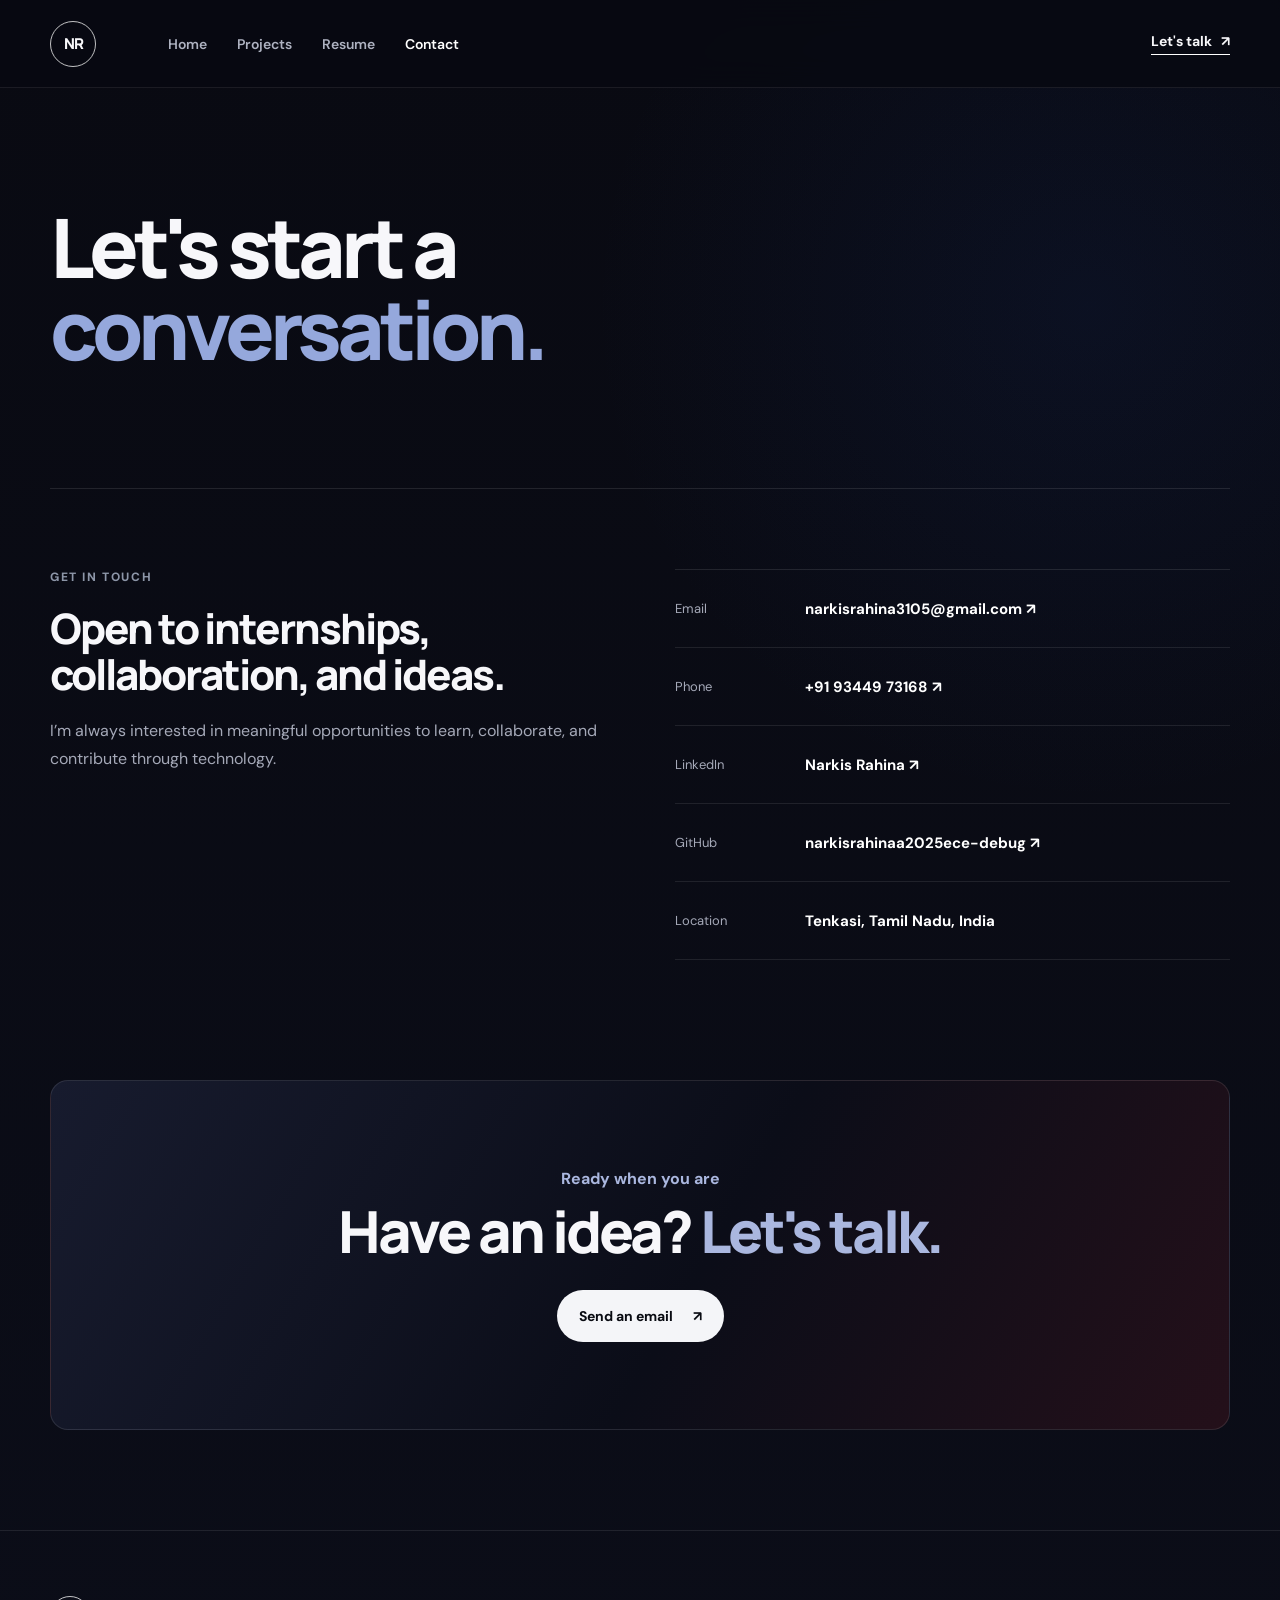
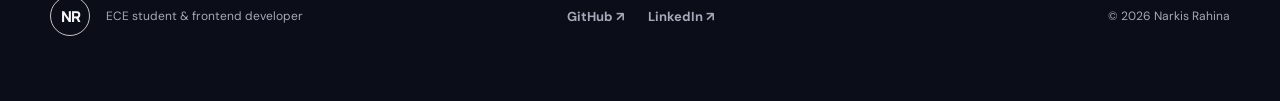
==== commit f7fcd9f5: "Update email links to Gmail compose Co-authored-by: Copilot <223556219+Copilot@users.noreply.github." ====
--- a/contact.html
+++ b/contact.html
@@ -7,9 +7,9 @@
   <section class="page-hero shell reveal"><h1>Let's start a<br><em>conversation.</em></h1></section>
   <section class="content-section shell contact-layout" id="contact-details">
     <div class="reveal"><p class="section-kicker">Get in touch</p><h2 style="font:800 42px/1.1 'Manrope',sans-serif;letter-spacing:-2px;margin:0 0 20px">Open to internships,<br>collaboration, and ideas.</h2><p style="color:var(--muted);line-height:1.7">I’m always interested in meaningful opportunities to learn, collaborate, and contribute through technology.</p></div>
-    <div class="contact-list reveal"><a href="mailto:narkisrahina3105@gmail.com"><span>Email</span><strong>narkisrahina3105@gmail.com ↗</strong></a><a href="tel:+919344973168"><span>Phone</span><strong>+91 93449 73168 ↗</strong></a><a href="https://www.linkedin.com/in/narkis-rahina-44a819380" target="_blank" rel="noopener noreferrer"><span>LinkedIn</span><strong>Narkis Rahina ↗</strong></a><a href="https://github.com/narkisrahinaa2025ece-debug" target="_blank" rel="noopener noreferrer"><span>GitHub</span><strong>narkisrahinaa2025ece-debug ↗</strong></a><div><span>Location</span><strong>Tenkasi, Tamil Nadu, India</strong></div></div>
+    <div class="contact-list reveal"><a href="https://mail.google.com/mail/?view=cm&amp;fs=1&amp;to=narkisrahina3105@gmail.com" target="_blank" rel="noopener noreferrer"><span>Email</span><strong>narkisrahina3105@gmail.com ↗</strong></a><a href="tel:+919344973168"><span>Phone</span><strong>+91 93449 73168 ↗</strong></a><a href="https://www.linkedin.com/in/narkis-rahina-44a819380" target="_blank" rel="noopener noreferrer"><span>LinkedIn</span><strong>Narkis Rahina ↗</strong></a><a href="https://github.com/narkisrahinaa2025ece-debug" target="_blank" rel="noopener noreferrer"><span>GitHub</span><strong>narkisrahinaa2025ece-debug ↗</strong></a><div><span>Location</span><strong>Tenkasi, Tamil Nadu, India</strong></div></div>
   </section>
-  <section class="contact-banner shell reveal"><p>Ready when you are</p><h2>Have an idea? <em>Let's talk.</em></h2><a class="button button-primary" href="mailto:narkisrahina3105@gmail.com">Send an email <span>↗</span></a></section>
+  <section class="contact-banner shell reveal"><p>Ready when you are</p><h2>Have an idea? <em>Let's talk.</em></h2><a class="button button-primary" href="https://mail.google.com/mail/?view=cm&amp;fs=1&amp;to=narkisrahina3105@gmail.com" target="_blank" rel="noopener noreferrer">Send an email <span>↗</span></a></section>
 </main>
 <footer class="footer"><div class="shell footer-inner"><div><a class="brand" href="index.html"><span>NR</span></a><p>ECE student & frontend developer</p></div><div class="footer-links"><a href="https://github.com/narkisrahinaa2025ece-debug" target="_blank" rel="noopener noreferrer">GitHub ↗</a><a href="https://www.linkedin.com/in/narkis-rahina-44a819380" target="_blank" rel="noopener noreferrer">LinkedIn ↗</a></div><p>© <span id="year"></span> Narkis Rahina</p></div></footer>
 <script src="script.js" defer></script></body></html>
--- a/style.css
+++ b/style.css
@@ -6,7 +6,6 @@
 .section-block{padding-block:110px;border-top:1px solid var(--line)}.section-heading{margin-bottom:48px}.section-kicker{margin:0 0 20px!important;color:#7b856f;text-transform:uppercase;letter-spacing:1.6px;font-size:12px!important;font-weight:800}.section-heading h2{margin:0;font:800 clamp(38px,5vw,62px)/1.05 "Manrope",sans-serif;letter-spacing:-3px}.section-heading h2 em{color:#829b76;font-style:normal}.about-grid{display:grid;grid-template-columns:.8fr 1.2fr;gap:100px}.about-text p{color:var(--muted);font-size:17px;line-height:1.8}.about-text p:first-child{color:var(--ink);font-size:21px;line-height:1.55}.text-link{display:inline-flex;align-items:center;gap:18px;margin-top:18px;border-bottom:1px solid var(--ink);padding-bottom:5px;font-weight:700;font-size:14px}.skill-panel{border-top:1px solid var(--line)}.skill-panel article{min-height:112px;display:grid;grid-template-columns:70px 1fr;align-items:center;border-bottom:1px solid var(--line)}.skill-panel article>span{color:#96a08e;font-size:12px}.skill-panel h3{margin:0 0 6px;font:800 18px "Manrope",sans-serif}.skill-panel p{margin:0;color:var(--muted);font-size:14px}
 .row-heading{display:flex;align-items:end;justify-content:space-between}.row-heading .text-link{margin-bottom:8px}.project-grid{display:grid;grid-template-columns:1.25fr .75fr;gap:18px}.project-card{min-width:0}.project-featured{grid-row:span 2}.project-preview{height:270px;border-radius:14px;position:relative;overflow:hidden}.project-featured .project-preview{height:505px}.preview-auth{background:#cedaaf}.preview-study{background:#d6d8ec}.preview-shop{background:#eccfb9}.preview-label{position:absolute;left:22px;top:20px;z-index:3;font-size:11px;font-weight:800;text-transform:uppercase;letter-spacing:1px}.scan-window{position:absolute;width:280px;height:340px;left:50%;top:52%;transform:translate(-50%,-50%);border:1px solid rgba(33,78,58,.38);border-radius:140px 140px 18px 18px;background:linear-gradient(160deg,rgba(255,255,255,.55),rgba(184,233,134,.2))}.scan-window::before{content:"";position:absolute;width:130px;height:130px;border-radius:50%;background:rgba(255,255,255,.6);left:75px;top:68px;box-shadow:0 0 60px rgba(33,78,58,.12)}.scan-window span{position:absolute;width:220px;height:1px;background:rgba(33,78,58,.5);left:30px;top:55%;box-shadow:0 44px 0 rgba(33,78,58,.18)}.planner-ui{width:210px;height:190px;position:absolute;right:38px;bottom:-20px;background:rgba(255,255,255,.82);border-radius:12px 12px 0 0;padding:24px;display:grid;gap:10px}.planner-ui b{font-size:13px}.planner-ui span{height:28px;border-radius:6px;background:#eeeefa;border-left:4px solid #9ba0d5}.shop-ui{position:absolute;right:32px;bottom:-8px;display:flex;gap:12px}.shop-ui span{width:86px;height:160px;border-radius:8px 8px 0 0;background:rgba(255,255,255,.72);border:1px solid rgba(100,70,50,.08)}.project-info{display:flex;justify-content:space-between;align-items:end;padding:20px 2px 8px}.project-info p{margin:0 0 5px;color:var(--muted);font-size:12px}.project-info h3{margin:0;font:800 20px/1.25 "Manrope",sans-serif}.project-info a{width:42px;height:42px;display:grid;place-items:center;border:1px solid var(--line);border-radius:50%}.project-info a:hover{background:var(--ink);color:#fff}
 .certification-grid{display:grid;grid-template-columns:repeat(2,1fr);border-top:1px solid var(--line)}.certification-grid article{min-height:110px;display:grid;grid-template-columns:70px 1fr;align-items:center;border-bottom:1px solid var(--line)}.certification-grid article:nth-child(odd){border-right:1px solid var(--line)}.certification-grid article:nth-child(even){padding-left:28px}.certification-grid article>span{color:#96a08e;font-size:12px}.certification-grid h3{margin:0 0 5px;font:800 16px "Manrope",sans-serif}.certification-grid p{margin:0;color:var(--muted);font-size:13px}
-.showreel-head{display:flex;justify-content:space-between;align-items:end;margin-bottom:30px}.showreel-head h2{margin:0;font:800 54px "Manrope",sans-serif;letter-spacing:-3px}.showreel-head>p{max-width:330px;color:var(--muted);line-height:1.7}.showreel-video{width:100%;max-height:650px;display:block;border-radius:18px;background:#dfe5d8;box-shadow:var(--shadow)}
 .contact-banner{min-height:350px;margin-top:40px;margin-bottom:100px;border-radius:18px;background:var(--green);display:flex;flex-direction:column;align-items:center;justify-content:center;text-align:center}.contact-banner p{margin:0 0 12px;color:var(--green-dark);font-weight:700}.contact-banner h2{margin:0 0 28px;font:800 clamp(38px,5vw,58px)/1.05 "Manrope",sans-serif;letter-spacing:-3px}.contact-banner h2 em{font-style:normal;color:var(--green-dark)}
 .footer{border-top:1px solid var(--line)}.footer-inner{min-height:170px;display:grid;grid-template-columns:1fr auto 1fr;align-items:center}.footer-inner>div:first-child{display:flex;align-items:center;gap:16px}.footer-inner .brand{width:40px;height:40px}.footer-inner p{color:var(--muted);font-size:12px}.footer-links{display:flex;gap:24px;font-size:13px;font-weight:700}.footer-inner>p{justify-self:end}
 .reveal{opacity:0;transform:translateY(18px);transition:opacity .65s ease,transform .65s ease}.reveal.show{opacity:1;transform:translateY(0)}
@@ -15,3 +14,50 @@
 .contact-layout{display:grid;grid-template-columns:1fr 1fr;gap:70px}.contact-list{border-top:1px solid var(--line)}.contact-list a,.contact-list div{display:grid;grid-template-columns:130px 1fr;min-height:78px;align-items:center;border-bottom:1px solid var(--line)}.contact-list span{color:var(--muted);font-size:13px}.contact-list strong{font-size:15px}
 @media(max-width:900px){.shell{width:min(100% - 32px,1180px)}.nav-links{display:none;position:absolute;left:16px;right:16px;top:78px;margin:0;padding:20px;border:1px solid var(--line);border-radius:14px;background:var(--white);flex-direction:column;gap:16px;box-shadow:var(--shadow)}.nav-links.open{display:flex}.nav-cta{display:none}.menu-button{display:block;margin-left:auto;border:0;background:transparent;font-weight:700}.hero{grid-template-columns:1fr;padding-top:70px}.hero h1{letter-spacing:-3px}.hero-visual{height:500px}.about-grid,.resume-layout,.contact-layout{grid-template-columns:1fr;gap:35px}.project-grid{grid-template-columns:1fr}.project-featured{grid-row:auto}.project-featured .project-preview{height:420px}.certification-grid{grid-template-columns:1fr}.certification-grid article:nth-child(odd){border-right:0}.certification-grid article:nth-child(even){padding-left:0}.footer-inner{grid-template-columns:1fr;gap:18px;padding-block:35px}.footer-inner>p{justify-self:start}.detail-project{grid-template-columns:180px 1fr auto}.resume-sidebar{position:static}}
 @media(max-width:600px){.hero{min-height:auto}.hero h1{font-size:44px;letter-spacing:-2.5px}.hero-lead{font-size:16px}.hero-actions{align-items:stretch;flex-direction:column}.hero-stats{gap:20px}.hero-visual{height:430px}.portrait-card{width:280px;height:360px}.initials{height:220px}.orbit-one{width:390px;height:390px}.orbit-two{width:430px;height:430px}.chip-one{left:0}.chip-two{right:0}.section-block{padding-block:74px}.section-heading h2{letter-spacing:-2px}.about-text p:first-child{font-size:18px}.row-heading{align-items:start}.row-heading .text-link{display:none}.project-featured .project-preview,.project-preview{height:300px}.scan-window{width:220px;height:260px}.showreel-head{display:block}.showreel-head h2{font-size:44px}.contact-banner{min-height:400px;padding-inline:20px}.contact-banner h2{letter-spacing:-2px}.contact-banner .button{max-width:100%;font-size:12px}.detail-project{grid-template-columns:1fr}.resume-entry{grid-template-columns:1fr;gap:5px}.contact-list a,.contact-list div{grid-template-columns:100px 1fr}.page-hero h1{letter-spacing:-3px}}
+
+/* Spotlight reference treatment */
+:root{--ink:#090b12;--muted:#a5a9b8;--paper:#080912;--white:#f8f8fb;--line:rgba(255,255,255,.10);--green:#b8e986;--green-dark:#1b4eb7;--shadow:0 30px 80px rgba(0,0,0,.45)}
+body{background:radial-gradient(circle at 85% 18%,rgba(30,71,166,.10),transparent 28%),linear-gradient(180deg,#090a12 0%,#0b0d18 100%);color:#f7f7fa}
+.site-header{background:rgba(8,9,18,.82);border-bottom-color:rgba(255,255,255,.08)}
+.brand{border-color:rgba(255,255,255,.75)}.nav-links a{color:#aeb2c1}.nav-links a.active,.nav-links a:hover{color:#fff}.nav-cta{border-bottom-color:#fff}
+.hero.shell{width:min(1320px,calc(100% - 48px));min-height:calc(100vh - 88px);position:relative;overflow:hidden;isolation:isolate}
+.hero::before{content:"";position:absolute;inset:-25%;z-index:-3;background:linear-gradient(115deg,transparent 20%,rgba(226,23,77,.09) 43%,transparent 57%),linear-gradient(245deg,transparent 32%,rgba(40,89,255,.10) 47%,transparent 62%);filter:blur(10px);transform:translate(var(--mx,0),var(--my,0));animation:sceneDrift 12s ease-in-out infinite alternate}
+.hero::after{content:"";position:absolute;left:-8%;bottom:-18%;width:62%;height:58%;z-index:-2;background:radial-gradient(ellipse at 60% 50%,rgba(220,24,66,.22),transparent 58%);filter:blur(18px);transform:skewX(-12deg);animation:redPulse 5s ease-in-out infinite}
+.spotlight-haze{position:absolute;inset:0;z-index:-1;pointer-events:none;background:linear-gradient(90deg,rgba(13,18,35,.1),transparent 45%),radial-gradient(circle at 60% 48%,rgba(58,91,220,.09),transparent 20%);mask-image:linear-gradient(to bottom,#000 0%,transparent 78%)}
+.hero-number{position:absolute;left:2%;top:8%;z-index:-1;color:rgba(213,218,235,.13);font:800 clamp(180px,23vw,330px)/.8 "Manrope",sans-serif;letter-spacing:-28px;transform:rotate(-8deg);animation:numberIn 1.2s cubic-bezier(.2,.8,.2,1) both;user-select:none}
+.hero-social{position:absolute;right:1%;top:22%;z-index:5;display:flex;gap:12px}.hero-social a{width:38px;height:38px;display:grid;place-items:center;border:1px solid rgba(255,255,255,.16);border-radius:50%;color:#fff;background:rgba(8,9,18,.35);font-size:18px;font-weight:700;backdrop-filter:blur(8px);transition:.25s}.hero-social a:hover{background:#fff;color:#111;border-color:#fff;transform:translateY(-3px)}
+.hero-copy{position:relative;z-index:3}.hero h1{max-width:780px;font-size:clamp(50px,6.3vw,86px);letter-spacing:-5px;text-shadow:0 8px 30px rgba(0,0,0,.35)}.hero h1 strong{color:#fff;position:relative}.hero h1 strong::after{content:"";position:absolute;left:0;right:-.04em;bottom:.02em;height:.09em;background:linear-gradient(90deg,#df174d,#315bd7);z-index:-1;transform:scaleX(0);transform-origin:left;animation:underline 1s .7s ease forwards}.hero-lead{color:#b6bac8}.eyebrow{color:#e6e8ef}.eyebrow span{background:#df174d;box-shadow:0 0 18px #df174d}
+.button-primary{background:#f4f5f8;color:#090b12}.button-primary:hover{background:#df174d;color:#fff}.button-ghost{border-color:rgba(255,255,255,.18);background:rgba(255,255,255,.04)}.hero-stats{border-top:1px solid rgba(255,255,255,.10);max-width:560px;padding-top:22px}.hero-stats strong{font-size:24px}.hero-stats span{color:#989dab}
+.hero-visual{height:560px}.portrait-card{border-radius:50% 50% 18px 18px;background:linear-gradient(145deg,#171c2c 10%,#090a12 75%,#0e2853);border:1px solid rgba(255,255,255,.10);box-shadow:-25px 20px 70px rgba(220,23,77,.08),25px -10px 70px rgba(36,90,220,.10)}.portrait-card::before{content:"";position:absolute;inset:-1px;border-radius:inherit;background:linear-gradient(135deg,rgba(223,23,77,.34),transparent 35%,transparent 65%,rgba(49,91,215,.32));mask:linear-gradient(#000 0 0) content-box,linear-gradient(#000 0 0);-webkit-mask-composite:xor;mask-composite:exclude;padding:1px}.portrait-card::after{border-color:rgba(72,108,211,.18)}.portrait-top{color:#d9ddea}.initials{color:rgba(255,255,255,.84);text-shadow:-8px 3px 28px rgba(223,23,77,.20),8px -3px 28px rgba(49,91,215,.20);animation:initialFloat 5s ease-in-out infinite}.portrait-copy p{color:#9da4b7}.portrait-copy strong{color:#fff}.orbit{border-color:rgba(151,164,205,.10)}.orbit-one{animation:orbitSpin 18s linear infinite}.orbit-two{animation:orbitSpin 26s linear reverse infinite}.floating-chip{background:rgba(12,14,24,.82);border-color:rgba(255,255,255,.12);color:#fff;box-shadow:0 16px 40px rgba(0,0,0,.30)}
+.section-block{border-top-color:rgba(255,255,255,.08)}.section-kicker{color:#8d96a8!important}.section-heading h2 em{color:#8da2db}.about-text p:first-child{color:#fff}.about-text p{color:#a5a9b8}.skill-panel,.skill-panel article,.certification-grid,.certification-grid article,.footer{border-color:rgba(255,255,255,.09)}.skill-panel h3,.certification-grid h3,.project-info h3,.detail-project h2{color:#fff}.skill-panel p,.certification-grid p,.project-info p,.detail-project p,.resume-entry p,.resume-sidebar p{color:#9fa4b3}.text-link{border-bottom-color:#fff}.project-preview{filter:saturate(.85) contrast(1.08)}.preview-auth{background:linear-gradient(135deg,#11182b,#3d1430)}.preview-study{background:linear-gradient(135deg,#15182c,#233d76)}.preview-shop{background:linear-gradient(135deg,#25141c,#713146)}.project-info a{border-color:rgba(255,255,255,.14);background:rgba(255,255,255,.03)}.project-info a:hover{background:#df174d}.tag-list span,.resume-block,.resume-entry{border-color:rgba(255,255,255,.09)}
+.contact-banner{background:linear-gradient(120deg,#171b2e,#0b0d18 55%,#24101a);border:1px solid rgba(255,255,255,.10)}.contact-banner p,.contact-banner h2 em{color:#aab7df}.footer{border-top-color:rgba(255,255,255,.09)}.footer-links,.footer-inner p{color:#a5a9b8}.footer-inner p{color:#a5a9b8}
+.resume-layout,.contact-layout,.page-hero,.content-section{color:#f7f7fa}.resume-sidebar h2,.resume-entry h4,.resume-block h3,.contact-list strong{color:#fff}.resume-block,.resume-entry time,.contact-list a,.contact-list div,.detail-project{border-color:rgba(255,255,255,.09)}.page-hero h1 em{color:#95a8dc}.tag-list span{color:#dde1ef}
+@keyframes sceneDrift{to{transform:translate(22px,-10px) scale(1.04)}}@keyframes redPulse{50%{opacity:.55;transform:skewX(-12deg) translateX(40px)}}@keyframes numberIn{from{opacity:0;transform:translateX(-80px) rotate(-8deg)}to{opacity:1;transform:translateX(0) rotate(-8deg)}}@keyframes underline{to{transform:scaleX(1)}}@keyframes initialFloat{50%{transform:translateY(-8px)}}@keyframes orbitSpin{to{transform:rotate(360deg)}}
+@media(max-width:900px){.hero.shell{width:calc(100% - 32px)}.hero-number{font-size:220px;top:13%;left:-10%}.hero-social{top:8%}.hero h1{font-size:58px}.hero-visual{height:480px}}
+@media(max-width:600px){.hero.shell{min-height:780px}.hero-number{font-size:150px;letter-spacing:-16px}.hero-social{display:none}.hero h1{font-size:44px;letter-spacing:-3px}.hero-visual{height:400px}.portrait-card{width:270px;height:340px}.orbit-one{width:360px;height:360px}.orbit-two{width:400px;height:400px}}
+
+/* Clear project preview illustrations */
+.project-preview{isolation:isolate}
+.auth-dashboard,.planner-ui,.shop-ui{box-shadow:0 18px 44px rgba(0,0,0,.28)}
+.auth-dashboard{position:absolute;left:50%;top:54%;width:min(82%,420px);height:72%;transform:translate(-50%,-50%);border:1px solid rgba(255,255,255,.13);border-radius:12px;background:rgba(8,10,18,.82);overflow:hidden}
+.auth-toolbar{height:38px;display:flex;align-items:center;gap:7px;padding:0 12px;border-bottom:1px solid rgba(255,255,255,.09);color:#dfe3ef;font-size:10px}.auth-toolbar>span{width:7px;height:7px;border-radius:50%;background:#df174d}.auth-toolbar>span:nth-child(2){background:#dba64a}.auth-toolbar>span:nth-child(3){background:#65bd92}.auth-toolbar strong{margin-left:auto;font-size:9px;text-transform:uppercase;letter-spacing:1px}
+.auth-main{height:calc(100% - 38px);display:grid;grid-template-columns:1.25fr .75fr;gap:12px;padding:13px}
+.auth-media{position:relative;border-radius:8px;background:linear-gradient(145deg,#252e50,#101421);overflow:hidden}.auth-media::before{content:"";position:absolute;width:90px;height:112px;left:50%;top:58%;transform:translate(-50%,-50%);border-radius:48% 48% 18% 18%;background:linear-gradient(145deg,#d4a08e,#9d635a);box-shadow:0 -34px 0 -12px #1a1c28}.auth-media::after{content:"";position:absolute;width:54px;height:8px;left:50%;top:47%;transform:translateX(-50%);border-top:2px solid rgba(255,255,255,.55);border-bottom:2px solid rgba(255,255,255,.3)}.media-face{position:absolute;inset:12px;border:1px solid rgba(223,23,77,.32);border-radius:8px}.auth-media i{position:absolute;left:0;right:0;top:36%;height:2px;background:#df174d;box-shadow:0 0 14px #df174d;animation:scanLine 3s ease-in-out infinite}
+.auth-result{display:flex;flex-direction:column;justify-content:center;gap:4px;border:1px solid rgba(255,255,255,.08);border-radius:8px;padding:10px;background:rgba(255,255,255,.035)}.auth-result small{color:#9fa8be;text-transform:uppercase;letter-spacing:.8px}.auth-result strong{font:800 34px "Manrope",sans-serif;color:#71cf9c}.auth-result>span{color:#cfd7e8;font-size:11px}.result-bars{display:flex;gap:4px;margin-top:8px}.result-bars i{height:3px;flex:1;border-radius:3px;background:#71cf9c}.result-bars i:last-child{background:rgba(255,255,255,.12)}
+.planner-ui{width:min(76%,290px);height:auto;min-height:205px;right:50%;bottom:-14px;transform:translateX(50%);padding:20px;border-radius:12px 12px 0 0;background:rgba(248,249,255,.96);color:#171a24}.planner-head{display:flex;justify-content:space-between;align-items:center}.planner-head b{font-size:14px}.planner-head>span{font-size:9px;color:#6575a5;border-radius:999px;background:#eef1fb;padding:5px 8px}.planner-progress{display:flex;align-items:center;gap:8px;margin:14px 0}.planner-progress>span{height:5px;flex:1;border-radius:5px;background:#e2e5ef;overflow:hidden}.planner-progress i{display:block;width:72%;height:100%;border-radius:5px;background:#7b89c9}.planner-progress small{font-size:8px;color:#7b8192}.planner-task{display:flex;align-items:center;gap:9px;min-height:48px;border-top:1px solid #eceef5}.planner-task>i{width:18px;height:18px;display:grid;place-items:center;border:1px solid #b9bed0;border-radius:50%;color:#fff;font-size:10px;font-style:normal}.planner-task.done>i{border-color:#7184c5;background:#7184c5}.planner-task div{display:flex;flex-direction:column}.planner-task strong{font-size:10px}.planner-task small{font-size:8px;color:#9297a5}
+.shop-ui{width:min(84%,330px);height:210px;left:50%;right:auto;bottom:-10px;transform:translateX(-50%);border-radius:12px 12px 0 0;padding:16px;background:rgba(248,246,248,.96);color:#171a24}.shop-head{display:flex;justify-content:space-between;align-items:center;margin-bottom:12px}.shop-head b{font-size:14px}.shop-head span{width:28px;height:28px;display:grid;place-items:center;border:1px solid #e2dfe5;border-radius:50%;font-size:14px}.shop-products{display:grid;grid-template-columns:repeat(3,1fr);gap:8px}.shop-products article{height:145px;display:flex;flex-direction:column;border:1px solid #ebe7ed;border-radius:8px;padding:7px;background:#fff}.shop-products i{height:88px;border-radius:6px;display:block;margin-bottom:7px}.product-one{background:linear-gradient(145deg,#9aa7df,#53638e)}.product-two{background:linear-gradient(145deg,#d0a3b3,#7d5162)}.product-three{background:linear-gradient(145deg,#d2bd92,#806d45)}.shop-products strong{font-size:8px}.shop-products span{font-size:8px;color:#8b6a76;font-weight:700}
+@keyframes scanLine{0%,100%{top:30%;opacity:.4}50%{top:72%;opacity:1}}
+
+/* RF communication specialization */
+.rf-grid{display:grid;grid-template-columns:1.08fr .92fr;gap:54px;align-items:center}
+.rf-visual{height:480px;position:relative;overflow:hidden;border:1px solid rgba(255,255,255,.10);border-radius:18px;background:radial-gradient(circle at 50% 48%,rgba(63,115,230,.16),transparent 26%),linear-gradient(145deg,#11182b,#090a12 72%,#1a1020)}
+.rf-visual::before{content:"";position:absolute;inset:0;background-image:linear-gradient(rgba(255,255,255,.035) 1px,transparent 1px),linear-gradient(90deg,rgba(255,255,255,.035) 1px,transparent 1px);background-size:32px 32px;mask-image:linear-gradient(to bottom,#000,transparent)}
+.rf-status{position:absolute;left:24px;top:22px;z-index:3;color:#bec7dc;font-size:10px;font-weight:800;letter-spacing:1.2px}.rf-status span{display:inline-block;width:7px;height:7px;margin-right:7px;border-radius:50%;background:#69ca9a;box-shadow:0 0 12px #69ca9a}
+.rf-console{position:absolute;left:50%;top:46%;width:82%;height:210px;transform:translate(-50%,-50%);display:grid;grid-template-columns:80px 1fr 80px;align-items:center}
+.antenna{position:relative;height:150px}.antenna::before{content:"";position:absolute;left:50%;bottom:0;width:2px;height:112px;background:linear-gradient(#7f9ad9,#df174d);box-shadow:0 0 12px rgba(223,23,77,.35)}.antenna::after{content:"";position:absolute;left:50%;bottom:-4px;width:58px;height:14px;transform:translateX(-50%);border-radius:50%;background:rgba(88,120,205,.22);border:1px solid rgba(166,184,226,.18)}.antenna i{position:absolute;z-index:2;left:50%;width:26px;height:2px;transform:translateX(-50%);background:#d7def2}.antenna i:nth-child(1){top:38px}.antenna i:nth-child(2){top:66px;width:38px}.antenna i:nth-child(3){top:94px;width:48px}
+.signal-waves{height:180px;position:relative;display:flex;align-items:center;justify-content:center}.signal-waves i{position:absolute;width:110px;height:110px;border:1px solid rgba(117,151,232,.24);border-radius:50%;animation:rfPulse 3s ease-out infinite}.signal-waves i:nth-child(2){width:170px;height:170px;animation-delay:.45s}.signal-waves i:nth-child(3){width:230px;height:230px;animation-delay:.9s}.signal-waves::after{content:"";width:70%;height:2px;background:linear-gradient(90deg,transparent,#df174d 18%,#9baef0 82%,transparent);box-shadow:0 0 18px rgba(223,23,77,.55);animation:rfSignal 2.5s ease-in-out infinite}
+.rf-readings{position:absolute;left:24px;right:24px;bottom:22px;display:grid;grid-template-columns:repeat(3,1fr);gap:8px}.rf-readings span{display:flex;flex-direction:column;padding:12px;border:1px solid rgba(255,255,255,.09);border-radius:8px;background:rgba(8,10,18,.62)}.rf-readings small{color:#8f99af;font-size:8px;text-transform:uppercase;letter-spacing:.8px}.rf-readings strong{margin-top:3px;color:#f2f4fb;font-size:13px}
+.rf-lead{color:#dfe3ed;font-size:20px;line-height:1.65}.rf-topics{border-top:1px solid rgba(255,255,255,.09)}.rf-topics article{min-height:105px;display:grid;grid-template-columns:58px 1fr;align-items:center;border-bottom:1px solid rgba(255,255,255,.09)}.rf-topics article>span{color:#7f8aa3;font-size:11px}.rf-topics h3{margin:0 0 5px;font:800 16px "Manrope",sans-serif}.rf-topics p{margin:0;color:#9fa5b5;font-size:13px;line-height:1.5}
+@keyframes rfPulse{0%{transform:scale(.7);opacity:.8}100%{transform:scale(1.15);opacity:0}}@keyframes rfSignal{0%,100%{opacity:.35;transform:scaleX(.6)}50%{opacity:1;transform:scaleX(1)}}
+@media(max-width:900px){.rf-grid{grid-template-columns:1fr}.rf-visual{height:430px}}
+@media(max-width:600px){.rf-visual{height:380px}.rf-console{width:90%;grid-template-columns:58px 1fr 58px}.rf-readings{left:12px;right:12px;bottom:12px}.rf-readings span{padding:8px}.rf-readings strong{font-size:10px}.rf-lead{font-size:17px}}
